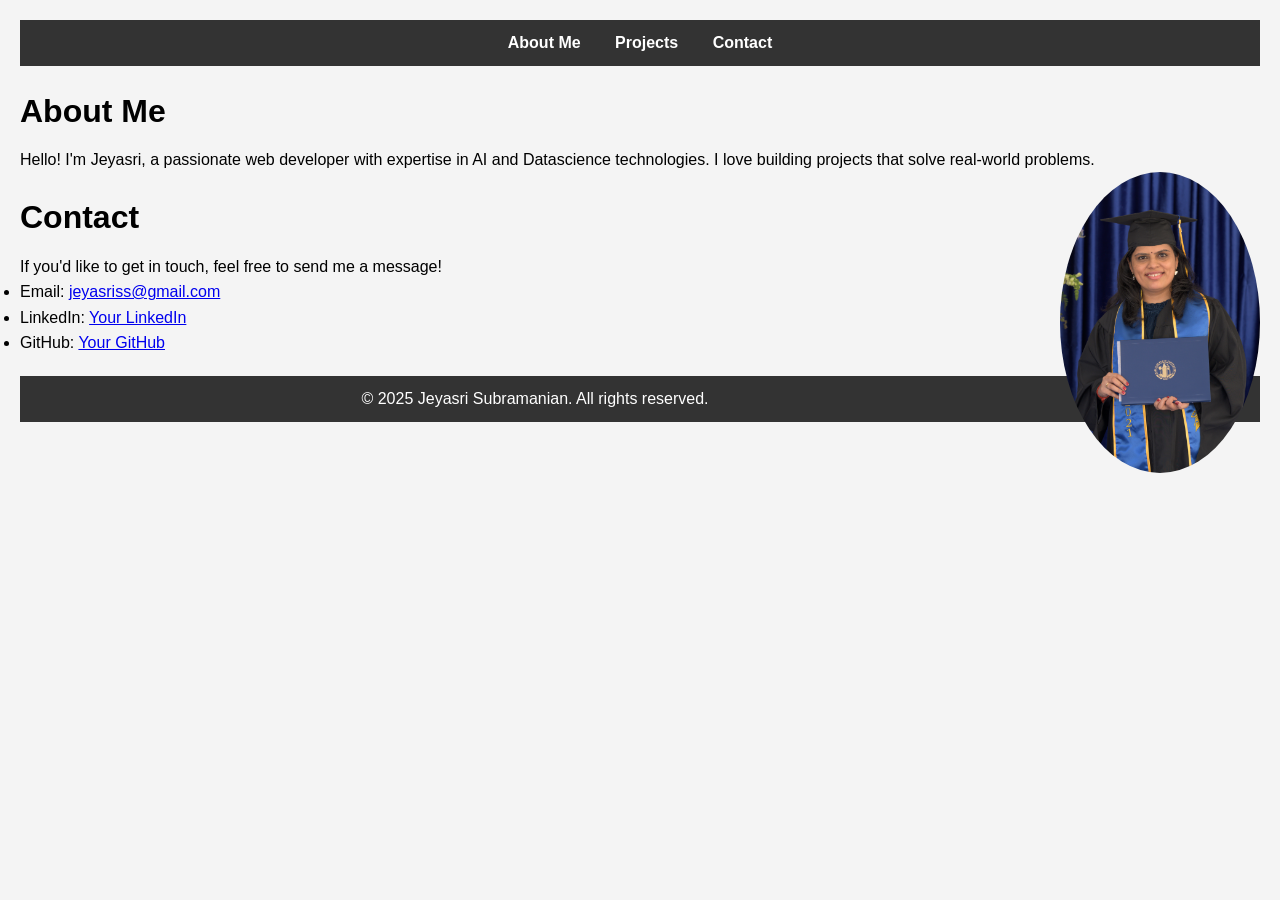
==== index.html @ 2a37d4b8 "updates to UI" ====
<!DOCTYPE html>
<html lang="en">

<head>
    <meta charset="UTF-8">
    <meta name="viewport" content="width=device-width, initial-scale=1.0">
    <title>Jeyasri - Portfolio</title>
    <link rel="stylesheet" href="style.css">
</head>

<body>
    <header>
        <nav>
            <ul>
                <li><a href="#about">About Me</a></li>
                <li><a href="projects.html">Projects</a></li>
                <li><a href="#contact">Contact</a></li>
            </ul>
        </nav>
    </header>

    <section id="about">
        <h1>About Me</h1>
        <p>Hello! I'm Jeyasri, a passionate web developer with expertise in AI and Datascience technologies. I love building projects that solve real-world problems.</p>
        <img class="profile-photo" src="images/your-photo.jpg" alt="Jeyasri Subramanian" style="width: 200px; height: auto; border-radius: 50%;" />
    </section>

    <section id="contact">
        <h1>Contact</h1>
        <p>If you'd like to get in touch, feel free to send me a message!</p>
        <ul>
            <li>Email: <a href="mailto:jeyasriss@gmail.com">jeyasriss@gmail.com</a></li>
            <li>LinkedIn: <a href="https://www.linkedin.com/in/jeyasri-subramanian" target="_blank">Your LinkedIn</a></li>
            <li>GitHub: <a href="https://github.com/jeyasri-s2" target="_blank">Your GitHub</a></li>
        </ul>
    </section>

    <footer>
        <p>&copy; 2025 Jeyasri Subramanian. All rights reserved.</p>
    </footer>
</body>

</html>
---- style.css ----
/* General Reset */
* {
    margin: 0;
    padding: 0;
    box-sizing: border-box;
}

body {
    font-family: Arial, sans-serif;
    line-height: 1.6;
    padding: 20px;
    background-color: #f4f4f4;
}

header {
    background-color: #333;
    color: #fff;
    padding: 10px 0;
    text-align: center;
}

header nav ul {
    list-style-type: none;
}

header nav ul li {
    display: inline;
    margin: 0 15px;
}

header nav ul li a {
    color: #fff;
    text-decoration: none;
    font-weight: bold;
}

section {
    margin: 20px 0;
}

h1 {
    font-size: 2rem;
    margin-bottom: 10px;
}

.project {
    background: #fff;
    padding: 15px;
    margin-bottom: 20px;
    border-radius: 8px;
    box-shadow: 0 2px 4px rgba(0, 0, 0, 0.1);
}

.project h2 {
    font-size: 1.5rem;
    color: #333;
}

.project p {
    margin-bottom: 10px;
}

.project a {
    color: #007bff;
    text-decoration: none;
}

footer {
    text-align: center;
    padding: 10px;
    background-color: #333;
    color: #fff;
    margin-top: 20px;
}

.profile-photo {
    float: right;
    margin-left: 20px;
}
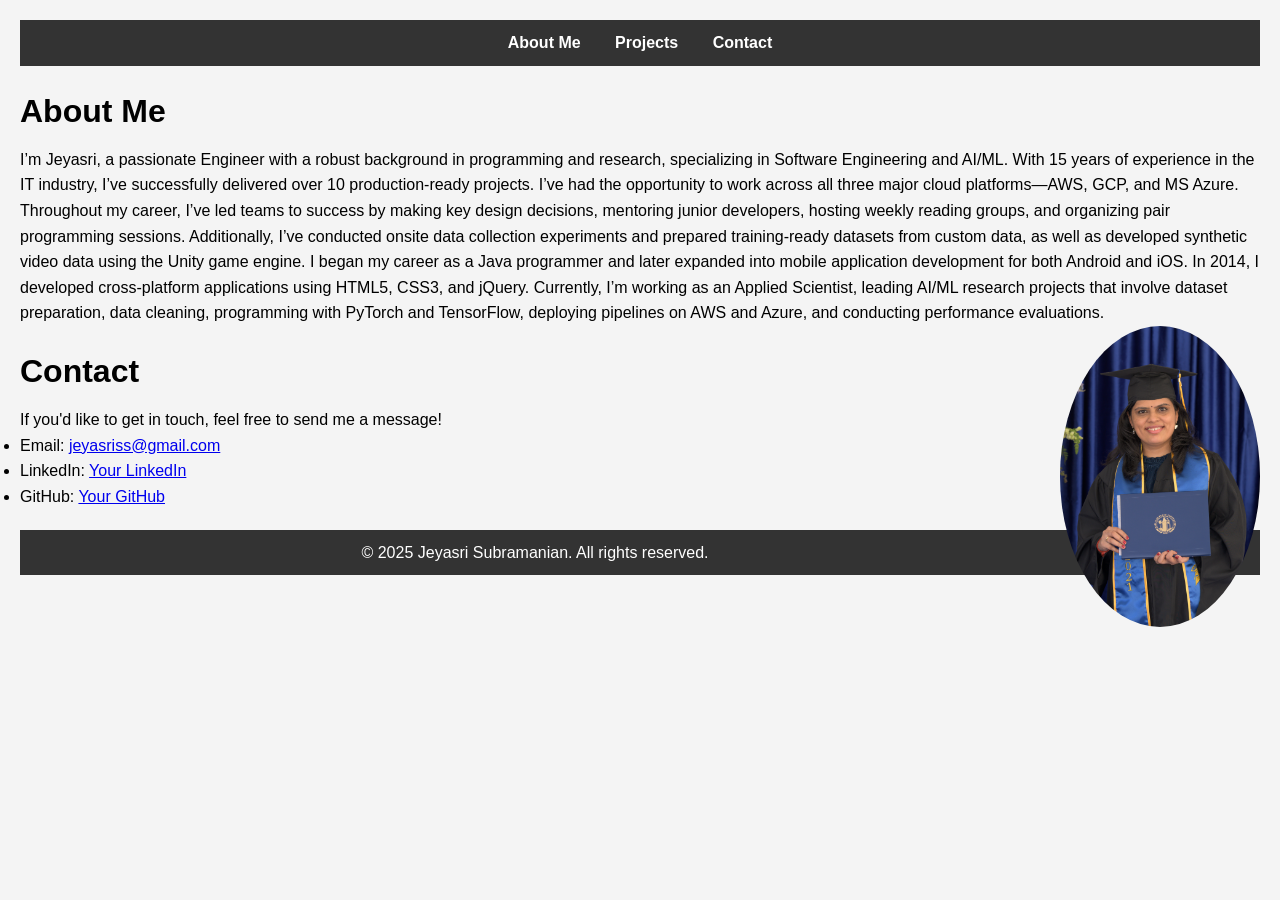
==== commit b537724c: "updated content" ====
--- a/index.html
+++ b/index.html
@@ -21,7 +21,11 @@
 
     <section id="about">
         <h1>About Me</h1>
-        <p>Hello! I'm Jeyasri, a passionate web developer with expertise in AI and Datascience technologies. I love building projects that solve real-world problems.</p>
+        <p>I’m Jeyasri, a passionate Engineer with a robust background in programming and research, specializing in Software Engineering and AI/ML. With 15 years of experience in the IT industry, I’ve successfully delivered over 10 production-ready projects. I’ve had the opportunity to work across all three major cloud platforms—AWS, GCP, and MS Azure.
+
+            Throughout my career, I’ve led teams to success by making key design decisions, mentoring junior developers, hosting weekly reading groups, and organizing pair programming sessions. Additionally, I’ve conducted onsite data collection experiments and prepared training-ready datasets from custom data, as well as developed synthetic video data using the Unity game engine.
+            
+            I began my career as a Java programmer and later expanded into mobile application development for both Android and iOS. In 2014, I developed cross-platform applications using HTML5, CSS3, and jQuery. Currently, I’m working as an Applied Scientist, leading AI/ML research projects that involve dataset preparation, data cleaning, programming with PyTorch and TensorFlow, deploying pipelines on AWS and Azure, and conducting performance evaluations.</p>
         <img class="profile-photo" src="images/your-photo.jpg" alt="Jeyasri Subramanian" style="width: 200px; height: auto; border-radius: 50%;" />
     </section>
 
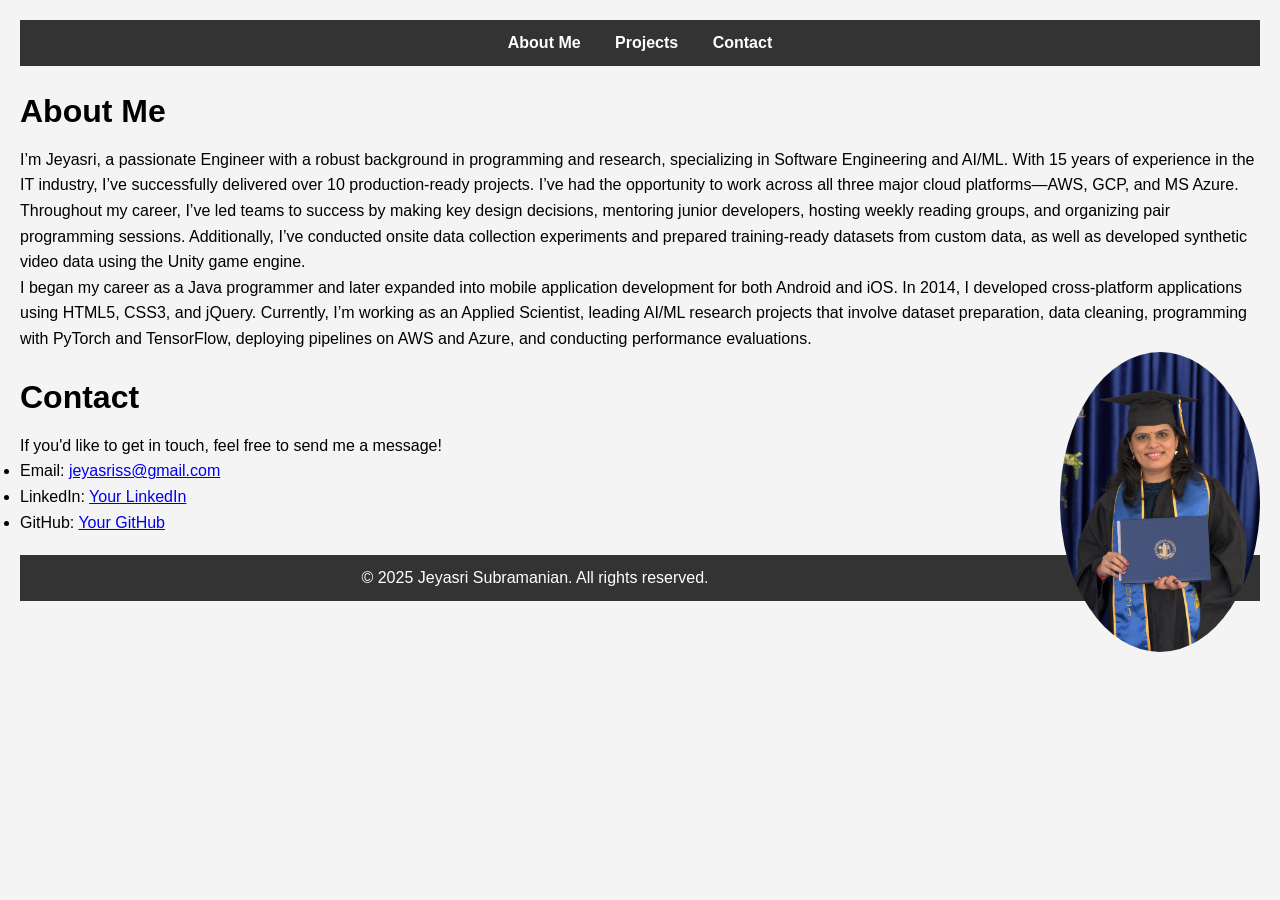
==== commit 9eb3a400: "updated UI" ====
--- a/index.html
+++ b/index.html
@@ -21,9 +21,9 @@
 
     <section id="about">
         <h1>About Me</h1>
-        <p>I’m Jeyasri, a passionate Engineer with a robust background in programming and research, specializing in Software Engineering and AI/ML. With 15 years of experience in the IT industry, I’ve successfully delivered over 10 production-ready projects. I’ve had the opportunity to work across all three major cloud platforms—AWS, GCP, and MS Azure.
+        <p>I’m Jeyasri, a passionate Engineer with a robust background in programming and research, specializing in Software Engineering and AI/ML. With 15 years of experience in the IT industry, I’ve successfully delivered over 10 production-ready projects. I’ve had the opportunity to work across all three major cloud platforms—AWS, GCP, and MS Azure.<br/>
 
-            Throughout my career, I’ve led teams to success by making key design decisions, mentoring junior developers, hosting weekly reading groups, and organizing pair programming sessions. Additionally, I’ve conducted onsite data collection experiments and prepared training-ready datasets from custom data, as well as developed synthetic video data using the Unity game engine.
+            Throughout my career, I’ve led teams to success by making key design decisions, mentoring junior developers, hosting weekly reading groups, and organizing pair programming sessions. Additionally, I’ve conducted onsite data collection experiments and prepared training-ready datasets from custom data, as well as developed synthetic video data using the Unity game engine.<br/>
             
             I began my career as a Java programmer and later expanded into mobile application development for both Android and iOS. In 2014, I developed cross-platform applications using HTML5, CSS3, and jQuery. Currently, I’m working as an Applied Scientist, leading AI/ML research projects that involve dataset preparation, data cleaning, programming with PyTorch and TensorFlow, deploying pipelines on AWS and Azure, and conducting performance evaluations.</p>
         <img class="profile-photo" src="images/your-photo.jpg" alt="Jeyasri Subramanian" style="width: 200px; height: auto; border-radius: 50%;" />
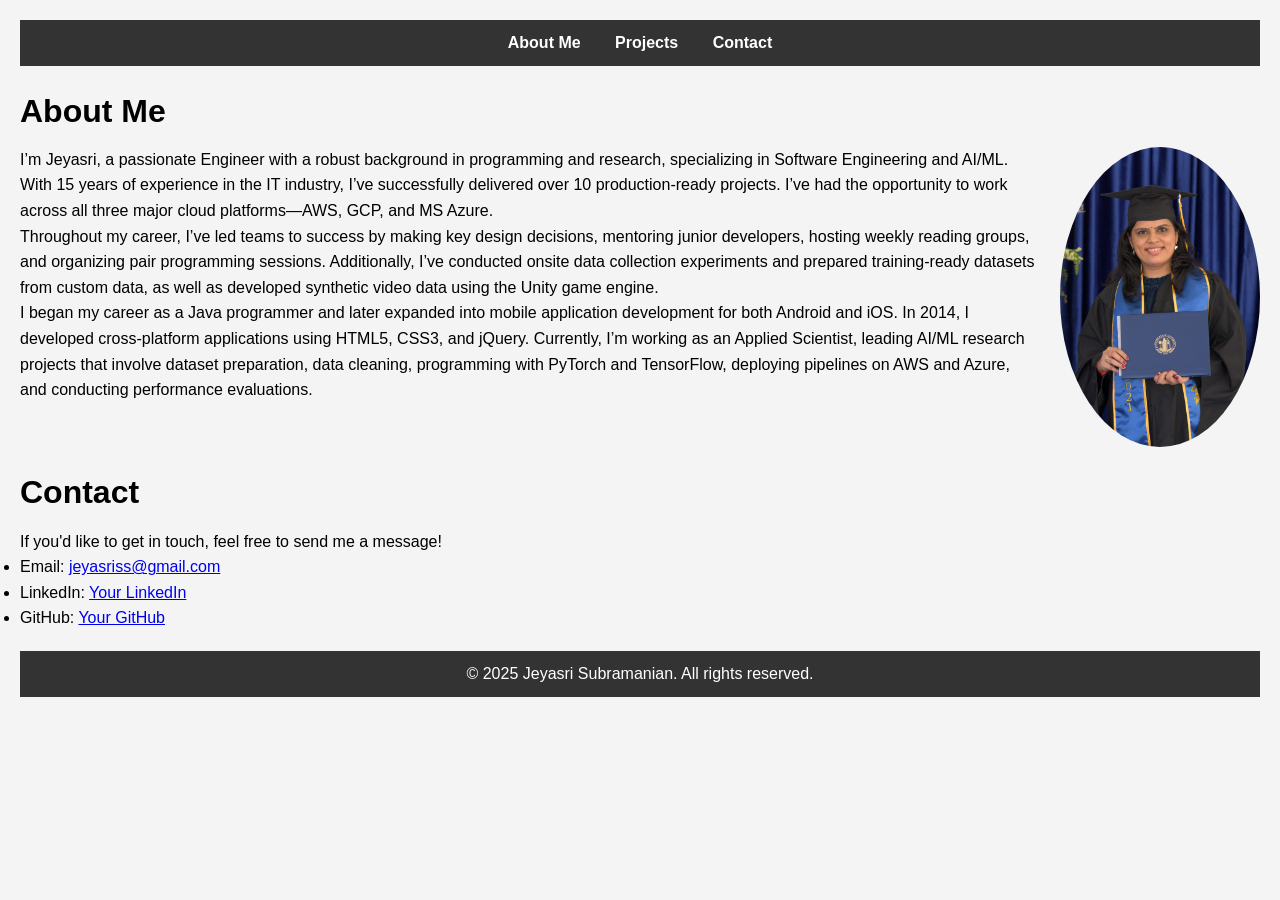
==== commit b6c0b13e: "updated UI" ====
--- a/index.html
+++ b/index.html
@@ -21,12 +21,14 @@
 
     <section id="about">
         <h1>About Me</h1>
-        <p>I’m Jeyasri, a passionate Engineer with a robust background in programming and research, specializing in Software Engineering and AI/ML. With 15 years of experience in the IT industry, I’ve successfully delivered over 10 production-ready projects. I’ve had the opportunity to work across all three major cloud platforms—AWS, GCP, and MS Azure.<br/>
+        <div class="about-content">
+            <p>I’m Jeyasri, a passionate Engineer with a robust background in programming and research, specializing in Software Engineering and AI/ML. With 15 years of experience in the IT industry, I’ve successfully delivered over 10 production-ready projects. I’ve had the opportunity to work across all three major cloud platforms—AWS, GCP, and MS Azure.<br/>
 
-            Throughout my career, I’ve led teams to success by making key design decisions, mentoring junior developers, hosting weekly reading groups, and organizing pair programming sessions. Additionally, I’ve conducted onsite data collection experiments and prepared training-ready datasets from custom data, as well as developed synthetic video data using the Unity game engine.<br/>
-            
-            I began my career as a Java programmer and later expanded into mobile application development for both Android and iOS. In 2014, I developed cross-platform applications using HTML5, CSS3, and jQuery. Currently, I’m working as an Applied Scientist, leading AI/ML research projects that involve dataset preparation, data cleaning, programming with PyTorch and TensorFlow, deploying pipelines on AWS and Azure, and conducting performance evaluations.</p>
-        <img class="profile-photo" src="images/your-photo.jpg" alt="Jeyasri Subramanian" style="width: 200px; height: auto; border-radius: 50%;" />
+                Throughout my career, I’ve led teams to success by making key design decisions, mentoring junior developers, hosting weekly reading groups, and organizing pair programming sessions. Additionally, I’ve conducted onsite data collection experiments and prepared training-ready datasets from custom data, as well as developed synthetic video data using the Unity game engine.<br/>
+                
+                I began my career as a Java programmer and later expanded into mobile application development for both Android and iOS. In 2014, I developed cross-platform applications using HTML5, CSS3, and jQuery. Currently, I’m working as an Applied Scientist, leading AI/ML research projects that involve dataset preparation, data cleaning, programming with PyTorch and TensorFlow, deploying pipelines on AWS and Azure, and conducting performance evaluations.</p>
+            <img class="profile-photo" src="images/your-photo.jpg" alt="Jeyasri Subramanian" style="width: 200px; height: auto; border-radius: 50%;" />
+        </div>
     </section>
 
     <section id="contact">
--- a/style.css
+++ b/style.css
@@ -73,7 +73,17 @@
     margin-top: 20px;
 }
 
+.about-content {
+    display: flex;
+    align-items: flex-start; /* Aligns items to the start of the cross axis (top) */
+    gap: 25px; /* Adds space between the paragraph and the image */
+}
+
+.about-content p {
+    flex: 1; /* Allows the paragraph to take up available space */
+}
+
 .profile-photo {
-    float: right;
-    margin-left: 20px;
+    /* float: right; */ /* Remove float as flexbox will handle positioning */
+    /* margin-left: 20px; */ /* Adjust margin with gap property on parent */
 }
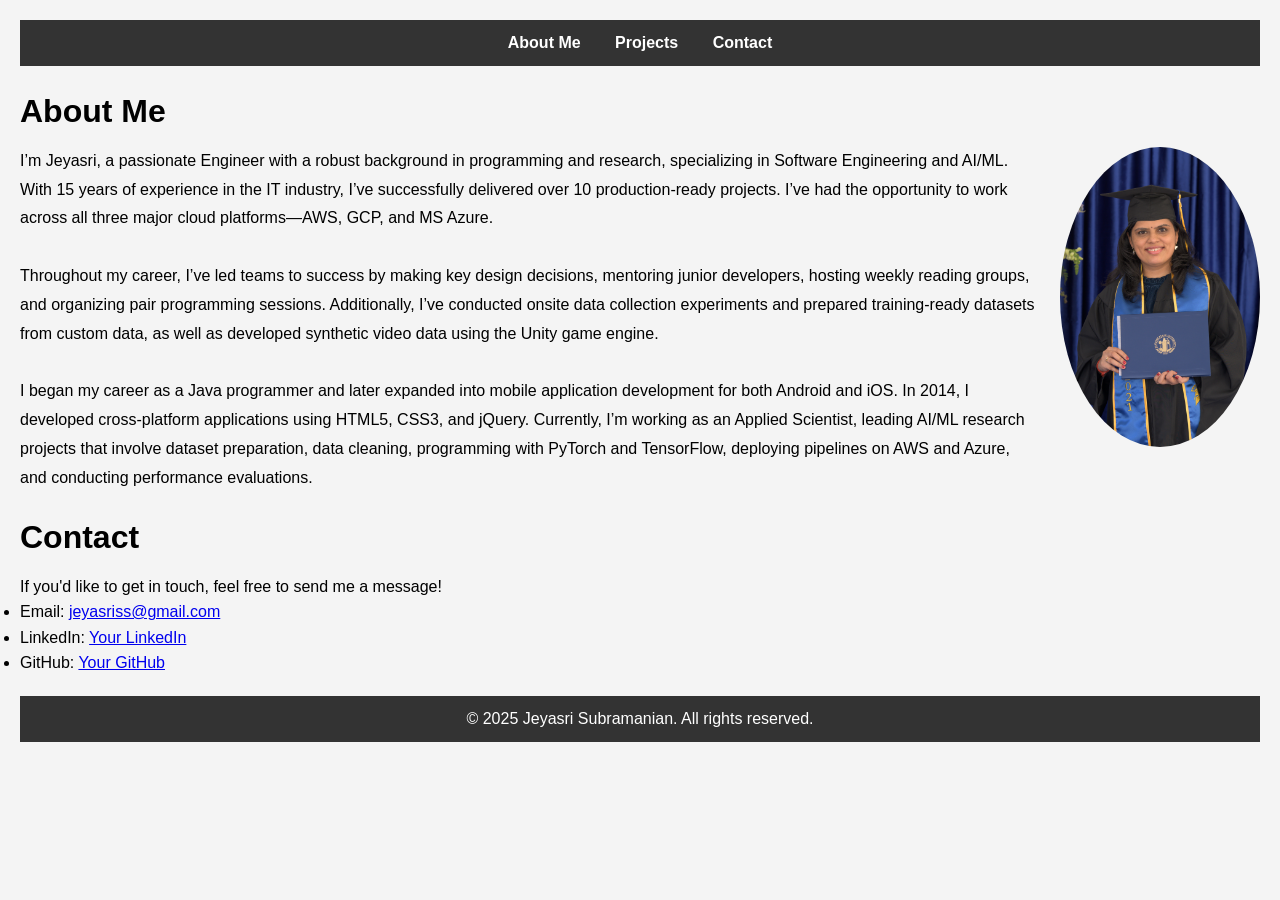
==== commit 9d5508b7: "updated UI" ====
--- a/index.html
+++ b/index.html
@@ -22,10 +22,10 @@
     <section id="about">
         <h1>About Me</h1>
         <div class="about-content">
-            <p>I’m Jeyasri, a passionate Engineer with a robust background in programming and research, specializing in Software Engineering and AI/ML. With 15 years of experience in the IT industry, I’ve successfully delivered over 10 production-ready projects. I’ve had the opportunity to work across all three major cloud platforms—AWS, GCP, and MS Azure.<br/>
+            <p>I’m Jeyasri, a passionate Engineer with a robust background in programming and research, specializing in Software Engineering and AI/ML. With 15 years of experience in the IT industry, I’ve successfully delivered over 10 production-ready projects. I’ve had the opportunity to work across all three major cloud platforms—AWS, GCP, and MS Azure.<br/><br/>
 
                 Throughout my career, I’ve led teams to success by making key design decisions, mentoring junior developers, hosting weekly reading groups, and organizing pair programming sessions. Additionally, I’ve conducted onsite data collection experiments and prepared training-ready datasets from custom data, as well as developed synthetic video data using the Unity game engine.<br/>
-                
+                <br/>
                 I began my career as a Java programmer and later expanded into mobile application development for both Android and iOS. In 2014, I developed cross-platform applications using HTML5, CSS3, and jQuery. Currently, I’m working as an Applied Scientist, leading AI/ML research projects that involve dataset preparation, data cleaning, programming with PyTorch and TensorFlow, deploying pipelines on AWS and Azure, and conducting performance evaluations.</p>
             <img class="profile-photo" src="images/your-photo.jpg" alt="Jeyasri Subramanian" style="width: 200px; height: auto; border-radius: 50%;" />
         </div>
--- a/style.css
+++ b/style.css
@@ -80,7 +80,8 @@
 }
 
 .about-content p {
-    flex: 1; /* Allows the paragraph to take up available space */
+    flex: 1;
+    line-height: 1.8; /* Increased line height for better readability */
 }
 
 .profile-photo {
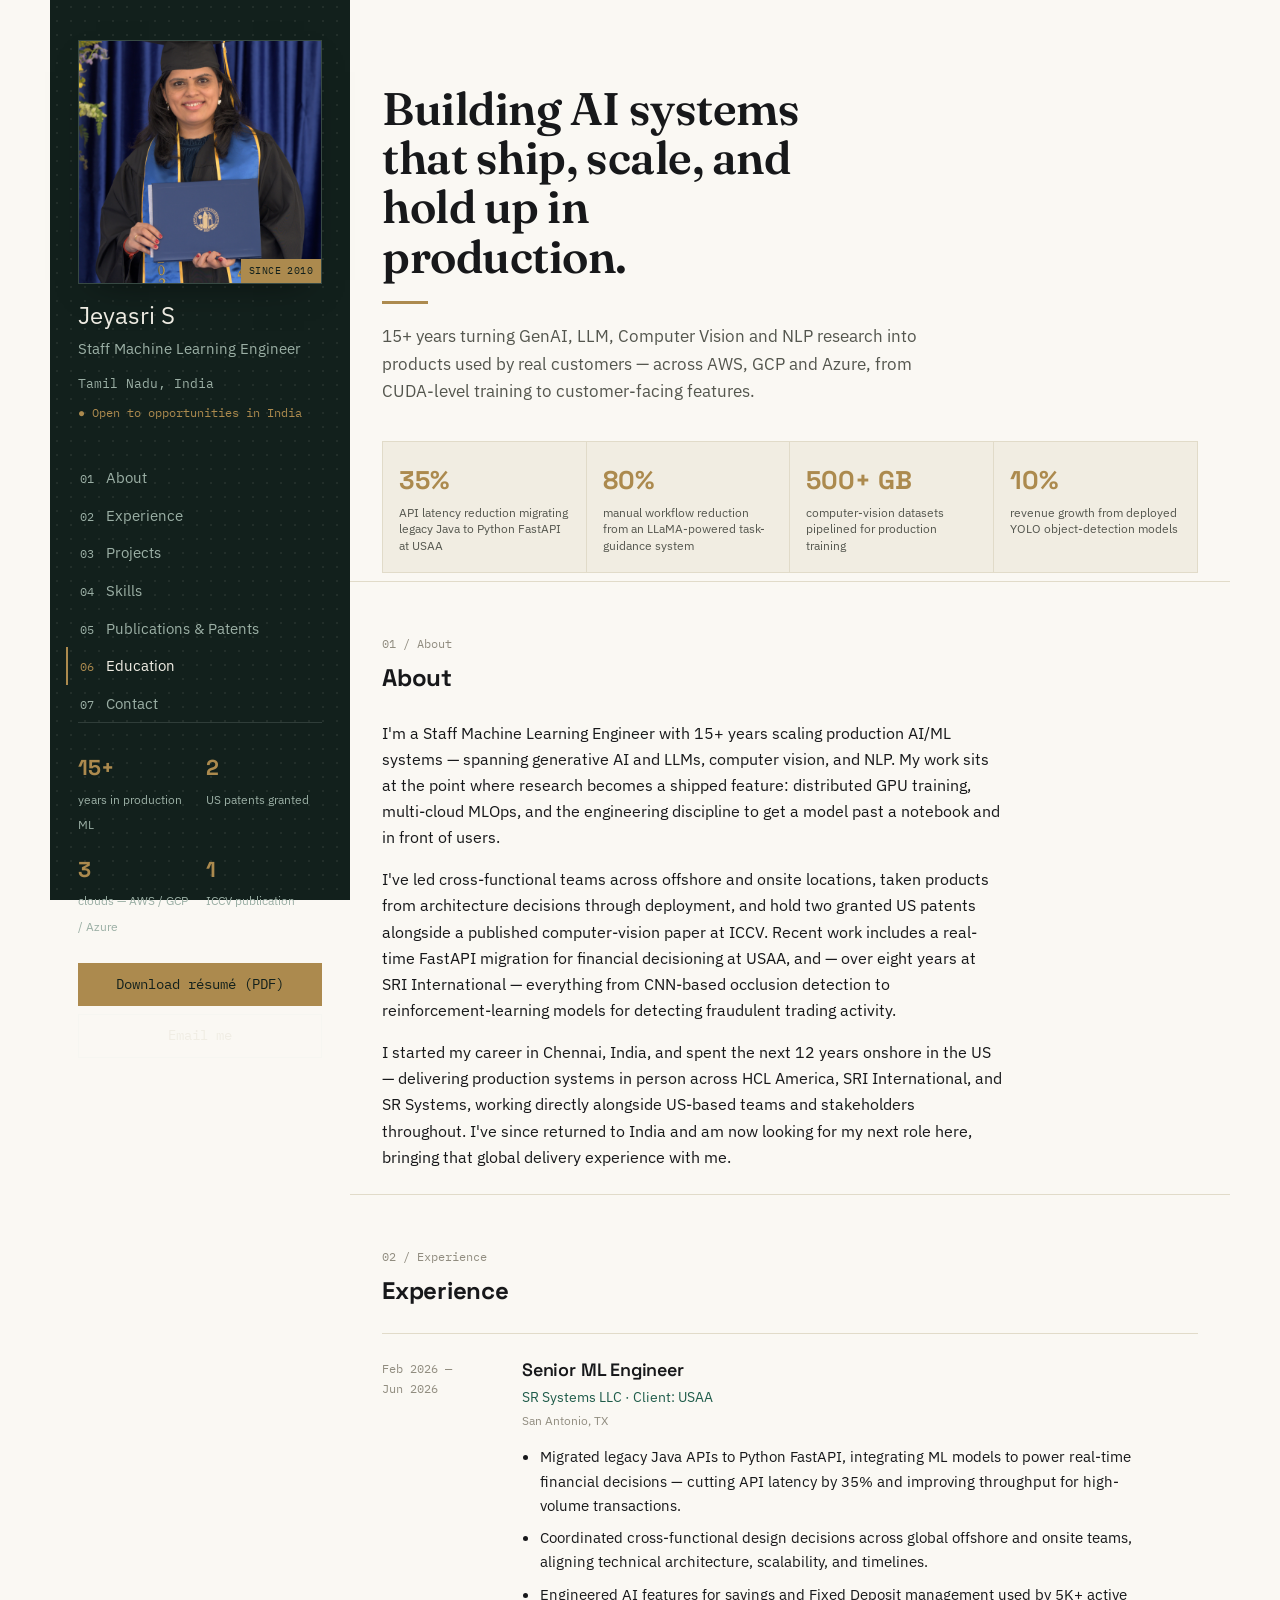
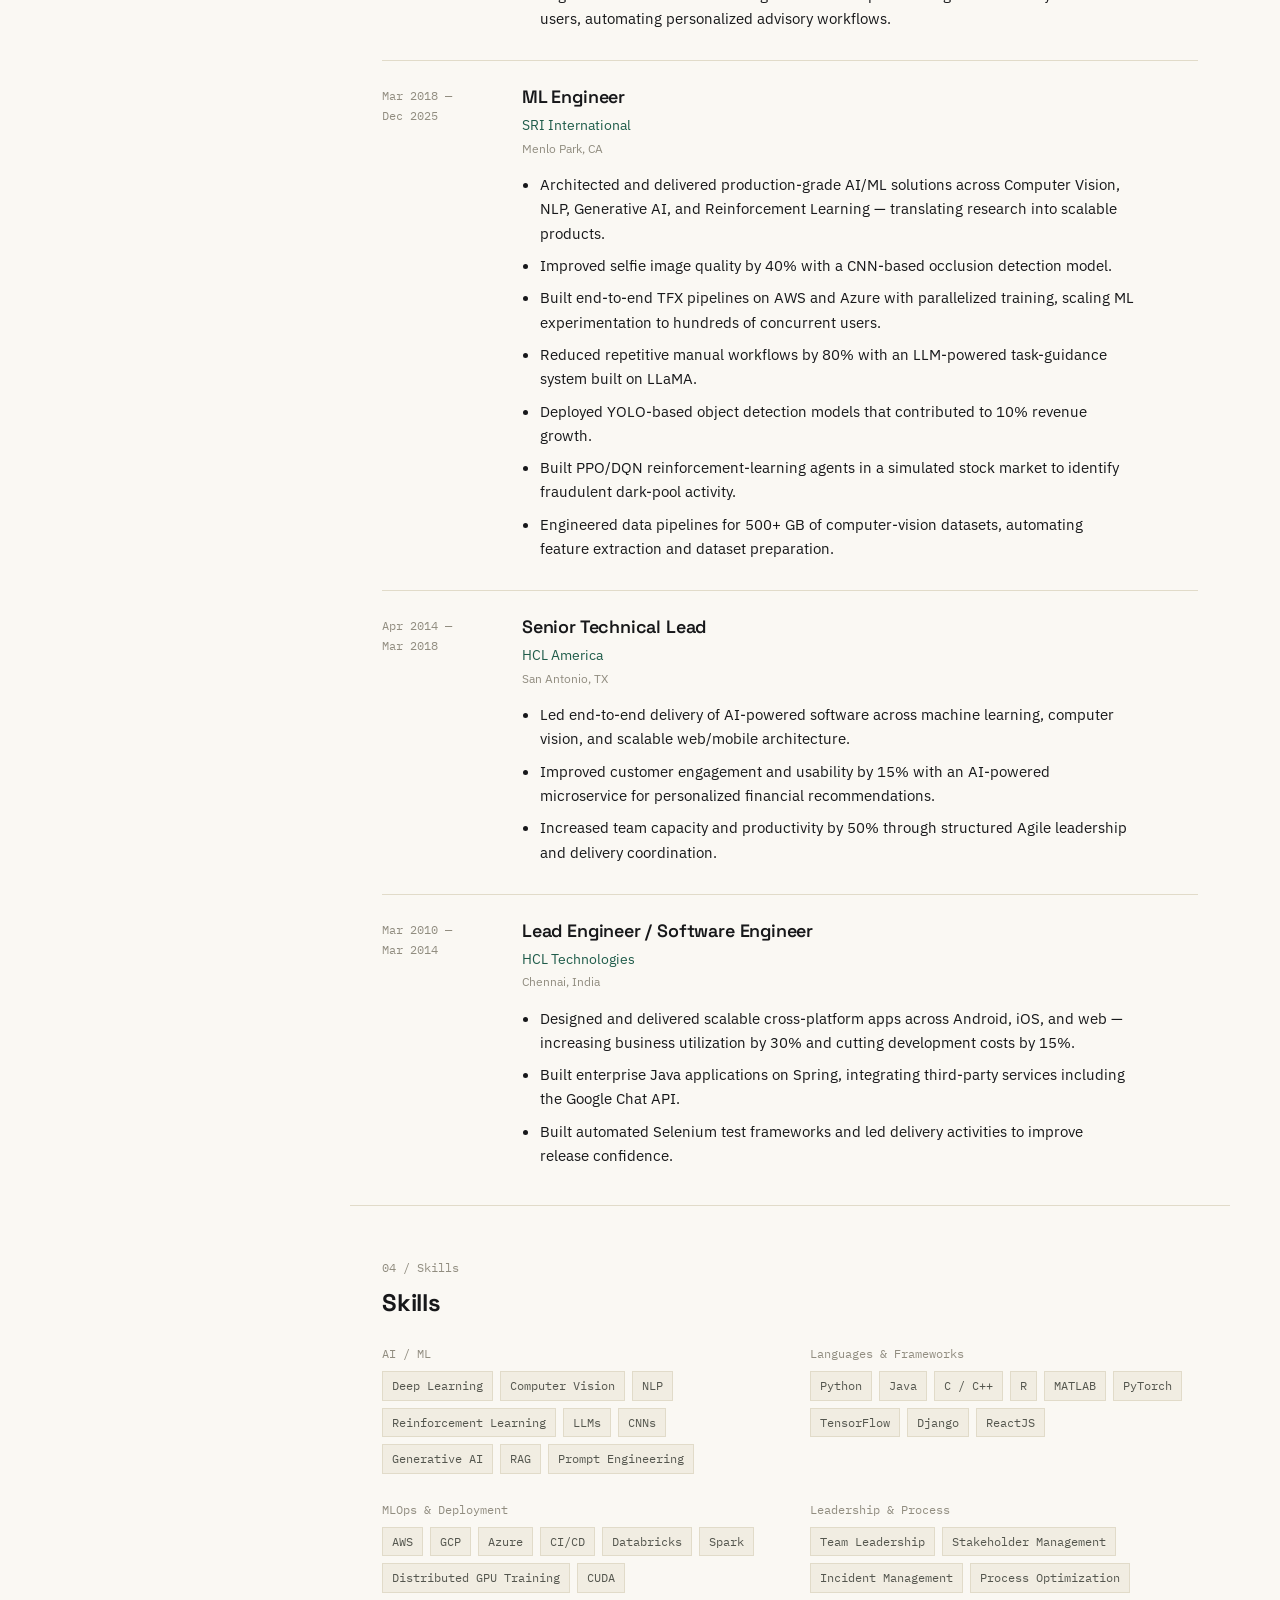
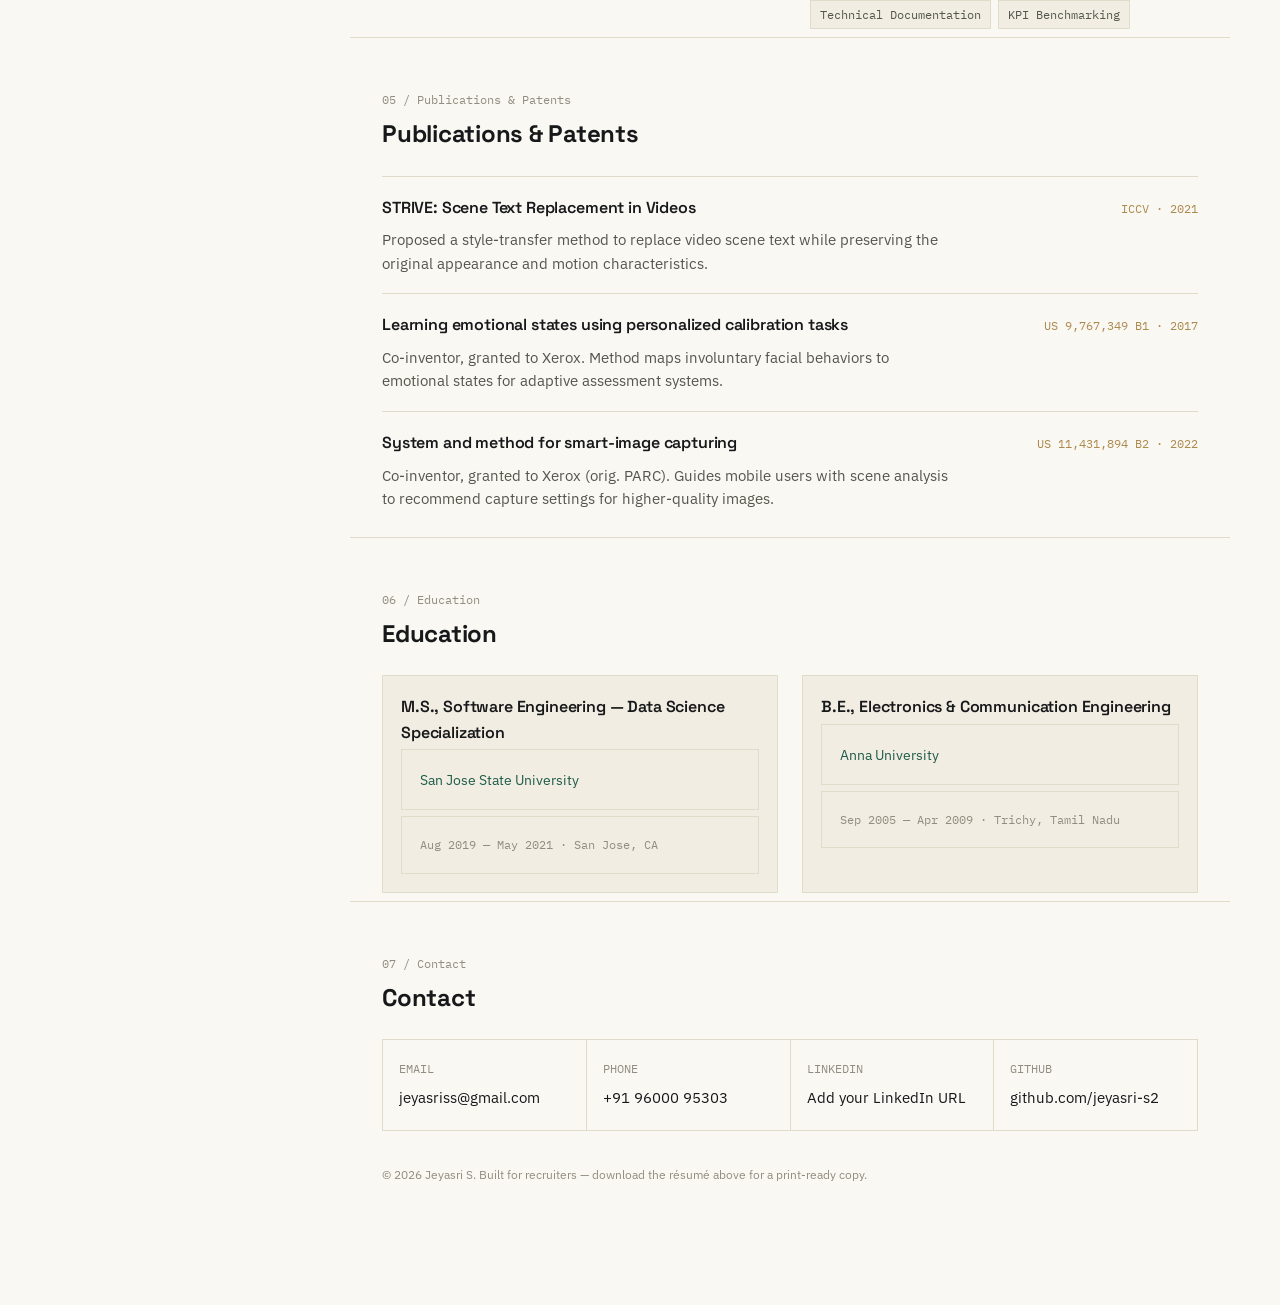
==== commit a7d847b3: "Update index.html" ====
--- a/index.html
+++ b/index.html
@@ -1,49 +1,251 @@
 <!DOCTYPE html>
 <html lang="en">
-
 <head>
-    <meta charset="UTF-8">
-    <meta name="viewport" content="width=device-width, initial-scale=1.0">
-    <title>Jeyasri - Portfolio</title>
-    <link rel="stylesheet" href="style.css">
+<meta charset="UTF-8">
+<meta name="viewport" content="width=device-width, initial-scale=1.0">
+<title>Jeyasri S — Staff Machine Learning Engineer</title>
+<meta name="description" content="Jeyasri S, Staff Machine Learning Engineer. 15+ years building production GenAI, LLM, Computer Vision and NLP systems across AWS, GCP and Azure.">
+<link rel="preconnect" href="https://fonts.googleapis.com">
+<link rel="preconnect" href="https://fonts.gstatic.com" crossorigin>
+<link href="https://fonts.googleapis.com/css2?family=Fraunces:ital,opsz,wght@0,9..144,500;0,9..144,600;1,9..144,500&family=Space+Grotesk:wght@500;600;700&family=IBM+Plex+Sans:wght@400;500;600&family=IBM+Plex+Mono:wght@500;600&display=swap" rel="stylesheet">
+<link rel="stylesheet" href="style.css">
+
 </head>
-
 <body>
-    <header>
-        <nav>
-            <ul>
-                <li><a href="#about">About Me</a></li>
-                <li><a href="projects.html">Projects</a></li>
-                <li><a href="#contact">Contact</a></li>
-            </ul>
-        </nav>
-    </header>
+
+<div class="shell">
+  <aside class="rail">
+    <div>
+      <div class="photo-frame">
+        <img src="images/your-photo.jpg" alt="Jeyasri S" onerror="this.style.display='none'; this.nextElementSibling.style.display='flex';">
+        <div class="photo-fallback mono" style="display:none;">JS</div>
+        <div class="photo-tag mono">SINCE 2010</div>
+      </div>
+      <div class="name">Jeyasri S</div>
+      <div class="role">Staff Machine Learning Engineer</div>
+      <div class="loc mono">Tamil Nadu, India</div>
+      <div class="badge mono">● Open to opportunities in India</div>
+    </div>
+
+    <nav class="index" id="nav">
+      <a href="#about"><span class="n mono">01</span>About</a>
+      <a href="#experience"><span class="n mono">02</span>Experience</a>
+      <a href="projects.html"><span class="n mono">03</span>Projects</a>
+      <a href="#skills"><span class="n mono">04</span>Skills</a>
+      <a href="#publications"><span class="n mono">05</span>Publications &amp; Patents</a>
+      <a href="#education"><span class="n mono">06</span>Education</a>
+      <a href="#contact"><span class="n mono">07</span>Contact</a>
+    </nav>
+
+    <div class="stats">
+      <div class="stat"><b>15+</b><span>years in production ML</span></div>
+      <div class="stat"><b>2</b><span>US patents granted</span></div>
+      <div class="stat"><b>3</b><span>clouds — AWS / GCP / Azure</span></div>
+      <div class="stat"><b>1</b><span>ICCV publication</span></div>
+    </div>
+
+    <div class="actions">
+      <a class="btn primary" href="resume.pdf" download>Download résumé (PDF)</a>
+      <a class="btn" href="mailto:jeyasriss@gmail.com">Email me</a>
+    </div>
+  </aside>
+
+  <main>
+
+    <section class="hero" id="top">
+      <h1>Building AI systems that ship, scale, and hold up in production.</h1>
+      <div class="rule"></div>
+      <p class="tagline">15+ years turning GenAI, LLM, Computer Vision and NLP research into products used by real customers — across AWS, GCP and Azure, from CUDA-level training to customer-facing features.</p>
+      <div class="metrics">
+        <div><b>35%</b><span>API latency reduction migrating legacy Java to Python FastAPI at USAA</span></div>
+        <div><b>80%</b><span>manual workflow reduction from an LLaMA-powered task-guidance system</span></div>
+        <div><b>500+ GB</b><span>computer-vision datasets pipelined for production training</span></div>
+        <div><b>10%</b><span>revenue growth from deployed YOLO object-detection models</span></div>
+      </div>
+    </section>
 
     <section id="about">
-        <h1>About Me</h1>
-        <div class="about-content">
-            <p>I’m Jeyasri, a passionate Engineer with a robust background in programming and research, specializing in Software Engineering and AI/ML. With 15 years of experience in the IT industry, I’ve successfully delivered over 10 production-ready projects. I’ve had the opportunity to work across all three major cloud platforms—AWS, GCP, and MS Azure.<br/><br/>
-
-                Throughout my career, I’ve led teams to success by making key design decisions, mentoring junior developers, hosting weekly reading groups, and organizing pair programming sessions. Additionally, I’ve conducted onsite data collection experiments and prepared training-ready datasets from custom data, as well as developed synthetic video data using the Unity game engine.<br/>
-                <br/>
-                I began my career as a Java programmer and later expanded into mobile application development for both Android and iOS. In 2014, I developed cross-platform applications using HTML5, CSS3, and jQuery. Currently, I’m working as an Applied Scientist, leading AI/ML research projects that involve dataset preparation, data cleaning, programming with PyTorch and TensorFlow, deploying pipelines on AWS and Azure, and conducting performance evaluations.</p>
-            <img class="profile-photo" src="images/your-photo.jpg" alt="Jeyasri Subramanian" style="width: 200px; height: auto; border-radius: 50%;" />
-        </div>
+      <div class="eyebrow mono">01 / About</div>
+      <h2>About</h2>
+      <p class="lede">I'm a Staff Machine Learning Engineer with 15+ years scaling production AI/ML systems — spanning generative AI and LLMs, computer vision, and NLP. My work sits at the point where research becomes a shipped feature: distributed GPU training, multi-cloud MLOps, and the engineering discipline to get a model past a notebook and in front of users.</p>
+      <p class="lede">I've led cross-functional teams across offshore and onsite locations, taken products from architecture decisions through deployment, and hold two granted US patents alongside a published computer-vision paper at ICCV. Recent work includes a real-time FastAPI migration for financial decisioning at USAA, and — over eight years at SRI International — everything from CNN-based occlusion detection to reinforcement-learning models for detecting fraudulent trading activity.</p>
+      <p class="lede">I started my career in Chennai, India, and spent the next 12 years onshore in the US — delivering production systems in person across HCL America, SRI International, and SR Systems, working directly alongside US-based teams and stakeholders throughout. I've since returned to India and am now looking for my next role here, bringing that global delivery experience with me.</p>
+    </section>
+
+    <section id="experience">
+      <div class="eyebrow mono">02 / Experience</div>
+      <h2>Experience</h2>
+
+      <div class="role-entry">
+        <div class="dates mono">Feb 2026 —<br>Jun 2026</div>
+        <div>
+          <h3>Senior ML Engineer</h3>
+          <div class="org">SR Systems LLC · Client: USAA</div>
+          <div class="place">San Antonio, TX</div>
+          <ul>
+            <li>Migrated legacy Java APIs to Python FastAPI, integrating ML models to power real-time financial decisions — cutting API latency by 35% and improving throughput for high-volume transactions.</li>
+            <li>Coordinated cross-functional design decisions across global offshore and onsite teams, aligning technical architecture, scalability, and timelines.</li>
+            <li>Engineered AI features for savings and Fixed Deposit management used by 5K+ active users, automating personalized advisory workflows.</li>
+          </ul>
+        </div>
+      </div>
+
+      <div class="role-entry">
+        <div class="dates mono">Mar 2018 —<br>Dec 2025</div>
+        <div>
+          <h3>ML Engineer</h3>
+          <div class="org">SRI International</div>
+          <div class="place">Menlo Park, CA</div>
+          <ul>
+            <li>Architected and delivered production-grade AI/ML solutions across Computer Vision, NLP, Generative AI, and Reinforcement Learning — translating research into scalable products.</li>
+            <li>Improved selfie image quality by 40% with a CNN-based occlusion detection model.</li>
+            <li>Built end-to-end TFX pipelines on AWS and Azure with parallelized training, scaling ML experimentation to hundreds of concurrent users.</li>
+            <li>Reduced repetitive manual workflows by 80% with an LLM-powered task-guidance system built on LLaMA.</li>
+            <li>Deployed YOLO-based object detection models that contributed to 10% revenue growth.</li>
+            <li>Built PPO/DQN reinforcement-learning agents in a simulated stock market to identify fraudulent dark-pool activity.</li>
+            <li>Engineered data pipelines for 500+ GB of computer-vision datasets, automating feature extraction and dataset preparation.</li>
+          </ul>
+        </div>
+      </div>
+
+      <div class="role-entry">
+        <div class="dates mono">Apr 2014 —<br>Mar 2018</div>
+        <div>
+          <h3>Senior Technical Lead</h3>
+          <div class="org">HCL America</div>
+          <div class="place">San Antonio, TX</div>
+          <ul>
+            <li>Led end-to-end delivery of AI-powered software across machine learning, computer vision, and scalable web/mobile architecture.</li>
+            <li>Improved customer engagement and usability by 15% with an AI-powered microservice for personalized financial recommendations.</li>
+            <li>Increased team capacity and productivity by 50% through structured Agile leadership and delivery coordination.</li>
+          </ul>
+        </div>
+      </div>
+
+      <div class="role-entry">
+        <div class="dates mono">Mar 2010 —<br>Mar 2014</div>
+        <div>
+          <h3>Lead Engineer / Software Engineer</h3>
+          <div class="org">HCL Technologies</div>
+          <div class="place">Chennai, India</div>
+          <ul>
+            <li>Designed and delivered scalable cross-platform apps across Android, iOS, and web — increasing business utilization by 30% and cutting development costs by 15%.</li>
+            <li>Built enterprise Java applications on Spring, integrating third-party services including the Google Chat API.</li>
+            <li>Built automated Selenium test frameworks and led delivery activities to improve release confidence.</li>
+          </ul>
+        </div>
+      </div>
+    </section>
+
+    <section id="skills">
+      <div class="eyebrow mono">04 / Skills</div>
+      <h2>Skills</h2>
+      <div class="skill-grid">
+        <div class="skill-group">
+          <div class="k mono">AI / ML</div>
+          <div class="tagset">
+            <span>Deep Learning</span><span>Computer Vision</span><span>NLP</span><span>Reinforcement Learning</span><span>LLMs</span><span>CNNs</span><span>Generative AI</span><span>RAG</span><span>Prompt Engineering</span>
+          </div>
+        </div>
+        <div class="skill-group">
+          <div class="k mono">Languages &amp; Frameworks</div>
+          <div class="tagset">
+            <span>Python</span><span>Java</span><span>C / C++</span><span>R</span><span>MATLAB</span><span>PyTorch</span><span>TensorFlow</span><span>Django</span><span>ReactJS</span>
+          </div>
+        </div>
+        <div class="skill-group">
+          <div class="k mono">MLOps &amp; Deployment</div>
+          <div class="tagset">
+            <span>AWS</span><span>GCP</span><span>Azure</span><span>CI/CD</span><span>Databricks</span><span>Spark</span><span>Distributed GPU Training</span><span>CUDA</span>
+          </div>
+        </div>
+        <div class="skill-group">
+          <div class="k mono">Leadership &amp; Process</div>
+          <div class="tagset">
+            <span>Team Leadership</span><span>Stakeholder Management</span><span>Incident Management</span><span>Process Optimization</span><span>Technical Documentation</span><span>KPI Benchmarking</span>
+          </div>
+        </div>
+      </div>
+    </section>
+
+    <section id="publications">
+      <div class="eyebrow mono">05 / Publications &amp; Patents</div>
+      <h2>Publications &amp; Patents</h2>
+
+      <div class="pub">
+        <div class="pubhead">
+          <h3>STRIVE: Scene Text Replacement in Videos</h3>
+          <span class="venue mono">ICCV · 2021</span>
+        </div>
+        <p>Proposed a style-transfer method to replace video scene text while preserving the original appearance and motion characteristics.</p>
+      </div>
+
+      <div class="pub">
+        <div class="pubhead">
+          <h3>Learning emotional states using personalized calibration tasks</h3>
+          <span class="venue mono">US 9,767,349 B1 · 2017</span>
+        </div>
+        <p>Co-inventor, granted to Xerox. Method maps involuntary facial behaviors to emotional states for adaptive assessment systems.</p>
+      </div>
+
+      <div class="pub">
+        <div class="pubhead">
+          <h3>System and method for smart-image capturing</h3>
+          <span class="venue mono">US 11,431,894 B2 · 2022</span>
+        </div>
+        <p>Co-inventor, granted to Xerox (orig. PARC). Guides mobile users with scene analysis to recommend capture settings for higher-quality images.</p>
+      </div>
+    </section>
+
+    <section id="education">
+      <div class="eyebrow mono">06 / Education</div>
+      <h2>Education</h2>
+      <div class="edu">
+        <div>
+          <h3>M.S., Software Engineering — Data Science Specialization</h3>
+          <div class="school">San Jose State University</div>
+          <div class="when mono">Aug 2019 — May 2021 · San Jose, CA</div>
+        </div>
+        <div>
+          <h3>B.E., Electronics &amp; Communication Engineering</h3>
+          <div class="school">Anna University</div>
+          <div class="when mono">Sep 2005 — Apr 2009 · Trichy, Tamil Nadu</div>
+        </div>
+      </div>
     </section>
 
     <section id="contact">
-        <h1>Contact</h1>
-        <p>If you'd like to get in touch, feel free to send me a message!</p>
-        <ul>
-            <li>Email: <a href="mailto:jeyasriss@gmail.com">jeyasriss@gmail.com</a></li>
-            <li>LinkedIn: <a href="https://www.linkedin.com/in/jeyasri-subramanian" target="_blank">Your LinkedIn</a></li>
-            <li>GitHub: <a href="https://github.com/jeyasri-s2" target="_blank">Your GitHub</a></li>
-        </ul>
-    </section>
-
-    <footer>
-        <p>&copy; 2025 Jeyasri Subramanian. All rights reserved.</p>
-    </footer>
+      <div class="eyebrow mono">07 / Contact</div>
+      <h2>Contact</h2>
+      <div class="contact-grid">
+        <a href="mailto:jeyasriss@gmail.com"><span class="k mono">EMAIL</span><span class="v">jeyasriss@gmail.com</span></a>
+        <a href="tel:+919600095303"><span class="k mono">PHONE</span><span class="v">+91 96000 95303</span></a>
+        <a href="https://www.linkedin.com/in/REPLACE-WITH-YOUR-HANDLE" target="_blank" rel="noopener"><span class="k mono">LINKEDIN</span><span class="v">Add your LinkedIn URL</span></a>
+        <a href="https://github.com/jeyasri-s2" target="_blank" rel="noopener"><span class="k mono">GITHUB</span><span class="v">github.com/jeyasri-s2</span></a>
+      </div>
+    </section>
+
+    <footer>© 2026 Jeyasri S. Built for recruiters — download the résumé above for a print-ready copy.</footer>
+  </main>
+</div>
+
+<script>
+  // Highlight the active section in the side nav as the user scrolls.
+  (function(){
+    var links = Array.prototype.slice.call(document.querySelectorAll('nav.index a'));
+    var sections = links.map(function(a){ return document.querySelector(a.getAttribute('href')); }).filter(Boolean);
+    if(!('IntersectionObserver' in window)) return;
+    var obs = new IntersectionObserver(function(entries){
+      entries.forEach(function(entry){
+        if(entry.isIntersecting){
+          var id = '#' + entry.target.id;
+          links.forEach(function(a){ a.classList.toggle('active', a.getAttribute('href') === id); });
+        }
+      });
+    }, { rootMargin: '-20% 0px -70% 0px', threshold: 0 });
+    sections.forEach(function(s){ obs.observe(s); });
+  })();
+</script>
+
 </body>
-
 </html>
--- a/style.css
+++ b/style.css
@@ -1,90 +1,426 @@
-/* General Reset */
-* {
-    margin: 0;
-    padding: 0;
-    box-sizing: border-box;
-}
-
-body {
-    font-family: Arial, sans-serif;
-    line-height: 1.6;
-    padding: 20px;
-    background-color: #f4f4f4;
-}
-
-header {
-    background-color: #333;
-    color: #fff;
-    padding: 10px 0;
-    text-align: center;
-}
-
-header nav ul {
-    list-style-type: none;
-}
-
-header nav ul li {
-    display: inline;
-    margin: 0 15px;
-}
-
-header nav ul li a {
-    color: #fff;
-    text-decoration: none;
-    font-weight: bold;
-}
-
-section {
-    margin: 20px 0;
-}
-
-h1 {
-    font-size: 2rem;
-    margin-bottom: 10px;
-}
-
-.project {
-    background: #fff;
-    padding: 15px;
-    margin-bottom: 20px;
-    border-radius: 8px;
-    box-shadow: 0 2px 4px rgba(0, 0, 0, 0.1);
-}
-
-.project h2 {
-    font-size: 1.5rem;
-    color: #333;
-}
-
-.project p {
-    margin-bottom: 10px;
-}
-
-.project a {
-    color: #007bff;
-    text-decoration: none;
-}
-
-footer {
-    text-align: center;
-    padding: 10px;
-    background-color: #333;
-    color: #fff;
-    margin-top: 20px;
-}
-
-.about-content {
-    display: flex;
-    align-items: flex-start; /* Aligns items to the start of the cross axis (top) */
-    gap: 25px; /* Adds space between the paragraph and the image */
-}
-
-.about-content p {
-    flex: 1;
-    line-height: 1.8; /* Increased line height for better readability */
-}
-
-.profile-photo {
-    /* float: right; */ /* Remove float as flexbox will handle positioning */
-    /* margin-left: 20px; */ /* Adjust margin with gap property on parent */
-}
+:root{
+    --paper:#FAF8F3;
+    --paper-raised:#F1EDE2;
+    --ink:#17181A;
+    --ink-soft:#54564E;
+    --ink-faint:#918D80;
+    --rule:#E1DBC9;
+    --sapphire:#1F5C4A;
+    --sapphire-tint:#E1EBE6;
+    --gold:#AC8A4E;
+    --gold-tint:#EFE6D2;
+    --rail-bg:#12201C;
+    --rail-raised:#1B2E27;
+    --rail-rule:rgba(225,235,230,0.14);
+    --rail-text:#F0EDE4;
+    --rail-text-soft:#9BAFA5;
+    --maxw:1180px;
+  }
+  *{box-sizing:border-box;}
+  html{scroll-behavior:smooth;}
+  body{
+    margin:0;
+    background:var(--paper);
+    color:var(--ink);
+    font-family:"IBM Plex Sans", -apple-system, sans-serif;
+    font-size:16px;
+    line-height:1.6;
+    -webkit-font-smoothing:antialiased;
+  }
+  a{color:var(--sapphire);}
+  a:focus-visible, button:focus-visible{outline:2px solid var(--gold); outline-offset:3px;}
+  .mono{font-family:"IBM Plex Mono", monospace;}
+  h1,h2,h3{
+    font-family:"Space Grotesk", sans-serif;
+    font-weight:700;
+    margin:0;
+    letter-spacing:-0.01em;
+  }
+  .wrap{
+    max-width:var(--maxw);
+    margin:0 auto;
+    padding:0 28px;
+  }
+
+  /* ---------- Layout shell ---------- */
+  .shell{
+    display:grid;
+    grid-template-columns:300px 1fr;
+    gap:0;
+    max-width:var(--maxw);
+    margin:0 auto;
+  }
+  aside.rail{
+    position:sticky;
+    top:0;
+    align-self:start;
+    height:100vh;
+    padding:40px 28px 28px;
+    display:flex;
+    flex-direction:column;
+    background:var(--rail-bg);
+    background-image:radial-gradient(rgba(240,237,228,0.07) 1px, transparent 1px);
+    background-size:14px 14px;
+    color:var(--rail-text);
+  }
+  main{
+    padding:40px 0 80px;
+    min-width:0;
+  }
+
+  /* ---------- Rail contents ---------- */
+  .photo-frame{
+    width:100%;
+    aspect-ratio:1/1;
+    border:1px solid var(--rail-rule);
+    background:var(--rail-raised);
+    margin-bottom:18px;
+    overflow:hidden;
+    position:relative;
+    box-shadow:0 14px 34px -18px rgba(0,0,0,0.55);
+  }
+  .photo-frame img{
+    width:100%;
+    height:100%;
+    object-fit:cover;
+    display:block;
+  }
+  .photo-fallback{
+    position:absolute;
+    inset:0;
+    display:flex;
+    align-items:center;
+    justify-content:center;
+    font-size:1.6rem;
+    color:var(--rail-text-soft);
+    letter-spacing:0.04em;
+  }
+  .photo-tag{
+    position:absolute;
+    right:0;
+    bottom:0;
+    background:var(--gold);
+    color:var(--rail-bg);
+    font-size:0.62rem;
+    letter-spacing:0.04em;
+    padding:4px 8px;
+  }
+  .rail .name{
+    font-size:1.5rem;
+    line-height:1.15;
+    color:var(--rail-text);
+  }
+  .rail .role{
+    margin-top:6px;
+    font-size:0.95rem;
+    color:var(--rail-text-soft);
+  }
+  .rail .loc{
+    margin-top:14px;
+    font-size:0.8rem;
+    color:var(--rail-text-soft);
+  }
+  .rail .badge{
+    margin-top:10px;
+    font-size:0.74rem;
+    color:var(--gold);
+  }
+  nav.index{
+    margin-top:36px;
+  }
+  nav.index a{
+    display:flex;
+    align-items:baseline;
+    gap:10px;
+    padding:7px 0 7px 12px;
+    margin-left:-12px;
+    color:var(--rail-text-soft);
+    text-decoration:none;
+    font-size:0.92rem;
+    border-left:2px solid transparent;
+    transition:border-color 0.15s ease, color 0.15s ease;
+  }
+  nav.index a .n{
+    font-size:0.72rem;
+    color:var(--rail-text-soft);
+    width:16px;
+  }
+  nav.index a:hover, nav.index a.active{
+    color:var(--rail-text);
+  }
+  nav.index a.active{ border-left-color:var(--gold); }
+  nav.index a.active .n{ color:var(--gold); }
+
+  .rail .stats{
+    margin-top:auto;
+    padding-top:28px;
+    border-top:1px solid var(--rail-rule);
+    display:grid;
+    grid-template-columns:1fr 1fr;
+    gap:16px 12px;
+  }
+  .rail .stat b{
+    display:block;
+    font-family:"Space Grotesk", sans-serif;
+    font-size:1.35rem;
+    color:var(--gold);
+  }
+  .rail .stat span{
+    font-size:0.72rem;
+    color:var(--rail-text-soft);
+    line-height:1.3;
+  }
+  .rail .actions{
+    margin-top:24px;
+    display:flex;
+    flex-direction:column;
+    gap:8px;
+  }
+  .btn{
+    display:inline-block;
+    text-align:center;
+    padding:10px 14px;
+    border:1px solid var(--rail-rule);
+    color:var(--rail-text);
+    text-decoration:none;
+    font-size:0.85rem;
+    font-family:"IBM Plex Mono", monospace;
+  }
+  .btn.primary{
+    background:var(--gold);
+    border-color:var(--gold);
+    color:var(--rail-bg);
+  }
+  .btn:hover{ background:var(--rail-text); border-color:var(--rail-text); color:var(--rail-bg); }
+  .btn.primary:hover{ background:var(--gold-tint); border-color:var(--gold-tint); color:var(--rail-bg); }
+
+  /* ---------- Sections ---------- */
+  section{
+    padding:52px 32px 8px;
+    border-bottom:1px solid var(--rule);
+  }
+  section:last-of-type{ border-bottom:none; }
+  .eyebrow{
+    font-family:"IBM Plex Mono", monospace;
+    font-size:0.75rem;
+    color:var(--ink-faint);
+    margin-bottom:6px;
+  }
+  section h2{
+    font-size:1.5rem;
+    margin-bottom:22px;
+  }
+  .lede{
+    max-width:62ch;
+    font-size:1.02rem;
+  }
+  .lede + .lede{ margin-top:14px; }
+
+  /* Hero */
+  .hero{
+    padding-top:44px;
+  }
+  .hero h1{
+    font-family:"Fraunces", serif;
+    font-weight:600;
+    font-optical-sizing:auto;
+    font-size:2.85rem;
+    line-height:1.08;
+    letter-spacing:-0.01em;
+    max-width:15ch;
+  }
+  .hero .rule{
+    width:46px;
+    height:3px;
+    background:var(--gold);
+    margin-top:20px;
+  }
+  .hero .tagline{
+    margin-top:18px;
+    font-size:1.08rem;
+    color:var(--ink-soft);
+    max-width:58ch;
+  }
+  .metrics{
+    margin-top:36px;
+    display:grid;
+    grid-template-columns:repeat(4,1fr);
+    border:1px solid var(--rule);
+    background:var(--paper-raised);
+  }
+  .metrics div{
+    padding:18px 16px;
+    border-right:1px solid var(--rule);
+  }
+  .metrics div:last-child{ border-right:none; }
+  .metrics b{
+    display:block;
+    font-family:"Space Grotesk", sans-serif;
+    font-size:1.6rem;
+    color:var(--gold);
+  }
+  .metrics span{
+    font-size:0.76rem;
+    color:var(--ink-soft);
+    line-height:1.35;
+    display:block;
+    margin-top:4px;
+  }
+
+  /* Experience */
+  .role-entry{
+    display:grid;
+    grid-template-columns:120px 1fr;
+    gap:20px;
+    padding:22px 0;
+    border-top:1px solid var(--rule);
+  }
+  .role-entry:first-of-type{ border-top:none; }
+  .role-entry .dates{
+    font-size:0.78rem;
+    color:var(--ink-faint);
+    padding-top:3px;
+  }
+  .role-entry h3{
+    font-size:1.12rem;
+    font-weight:600;
+  }
+  .role-entry .org{
+    font-size:0.88rem;
+    color:var(--sapphire);
+    margin-top:2px;
+  }
+  .role-entry .place{
+    font-size:0.76rem;
+    color:var(--ink-faint);
+    margin-top:2px;
+  }
+  .role-entry ul{
+    margin:14px 0 0;
+    padding-left:18px;
+  }
+  .role-entry li{
+    margin-bottom:8px;
+    font-size:0.95rem;
+    max-width:66ch;
+  }
+
+  /* Skills */
+  .skill-grid{
+    display:grid;
+    grid-template-columns:1fr 1fr;
+    gap:26px 40px;
+  }
+  .skill-group .k{
+    font-size:0.75rem;
+    color:var(--ink-faint);
+    margin-bottom:8px;
+  }
+  .tagset{
+    display:flex;
+    flex-wrap:wrap;
+    gap:7px;
+  }
+  .tagset span{
+    font-family:"IBM Plex Mono", monospace;
+    font-size:0.76rem;
+    padding:4px 9px;
+    border:1px solid var(--rule);
+    background:var(--paper-raised);
+    color:var(--ink-soft);
+    transition:border-color 0.15s ease, color 0.15s ease;
+  }
+  .tagset span:hover{ border-color:var(--sapphire); color:var(--ink); }
+
+  /* Publications */
+  .pub{
+    padding:18px 0;
+    border-top:1px solid var(--rule);
+  }
+  .pub:first-of-type{ border-top:none; }
+  .pub .pubhead{
+    display:flex;
+    justify-content:space-between;
+    gap:16px;
+    align-items:baseline;
+  }
+  .pub h3{ font-size:1rem; font-weight:600; max-width:52ch;}
+  .pub .venue{
+    font-size:0.76rem;
+    color:var(--gold);
+  }
+  .pub p{
+    margin:8px 0 0;
+    font-size:0.92rem;
+    color:var(--ink-soft);
+    max-width:64ch;
+  }
+
+  /* Education */
+  .edu{
+    display:grid;
+    grid-template-columns:1fr 1fr;
+    gap:24px;
+  }
+  .edu div{
+    padding:18px;
+    border:1px solid var(--rule);
+    background:var(--paper-raised);
+  }
+  .edu h3{ font-size:1rem; font-weight:600; }
+  .edu .school{ color:var(--sapphire); font-size:0.9rem; margin-top:4px;}
+  .edu .when{ font-size:0.76rem; color:var(--ink-faint); margin-top:6px;}
+
+  /* Contact */
+  .contact-grid{
+    display:grid;
+    grid-template-columns:repeat(4,1fr);
+    gap:1px;
+    background:var(--rule);
+    border:1px solid var(--rule);
+  }
+  .contact-grid a{
+    background:var(--paper);
+    padding:20px 16px;
+    text-decoration:none;
+    color:var(--ink);
+    display:block;
+    box-shadow:inset 0 2px 0 transparent;
+    transition:background 0.15s ease, box-shadow 0.15s ease;
+  }
+  .contact-grid a:hover{ background:var(--sapphire-tint); box-shadow:inset 0 2px 0 var(--sapphire); }
+  .contact-grid .k{
+    font-size:0.72rem;
+    color:var(--ink-faint);
+    display:block;
+    margin-bottom:6px;
+  }
+  .contact-grid .v{ font-size:0.92rem; word-break:break-word; }
+
+  footer{
+    padding:26px 32px 40px;
+    font-size:0.76rem;
+    color:var(--ink-faint);
+  }
+
+  /* Mobile */
+  @media (max-width: 880px){
+    .shell{ grid-template-columns:1fr; }
+    aside.rail{
+      position:relative;
+      height:auto;
+      padding:28px 28px 24px;
+    }
+    .rail .stats{ margin-top:24px; padding-top:20px; }
+    section{ padding:40px 20px 4px; }
+    .hero h1{ font-size:2rem; max-width:100%; }
+    .metrics{ grid-template-columns:1fr 1fr; }
+    .metrics div:nth-child(2){ border-right:none; }
+    .role-entry{ grid-template-columns:1fr; gap:6px; }
+    .skill-grid{ grid-template-columns:1fr; }
+    .edu{ grid-template-columns:1fr; }
+    .contact-grid{ grid-template-columns:1fr 1fr; }
+  }
+  @media (prefers-reduced-motion: reduce){
+    html{ scroll-behavior:auto; }
+  }
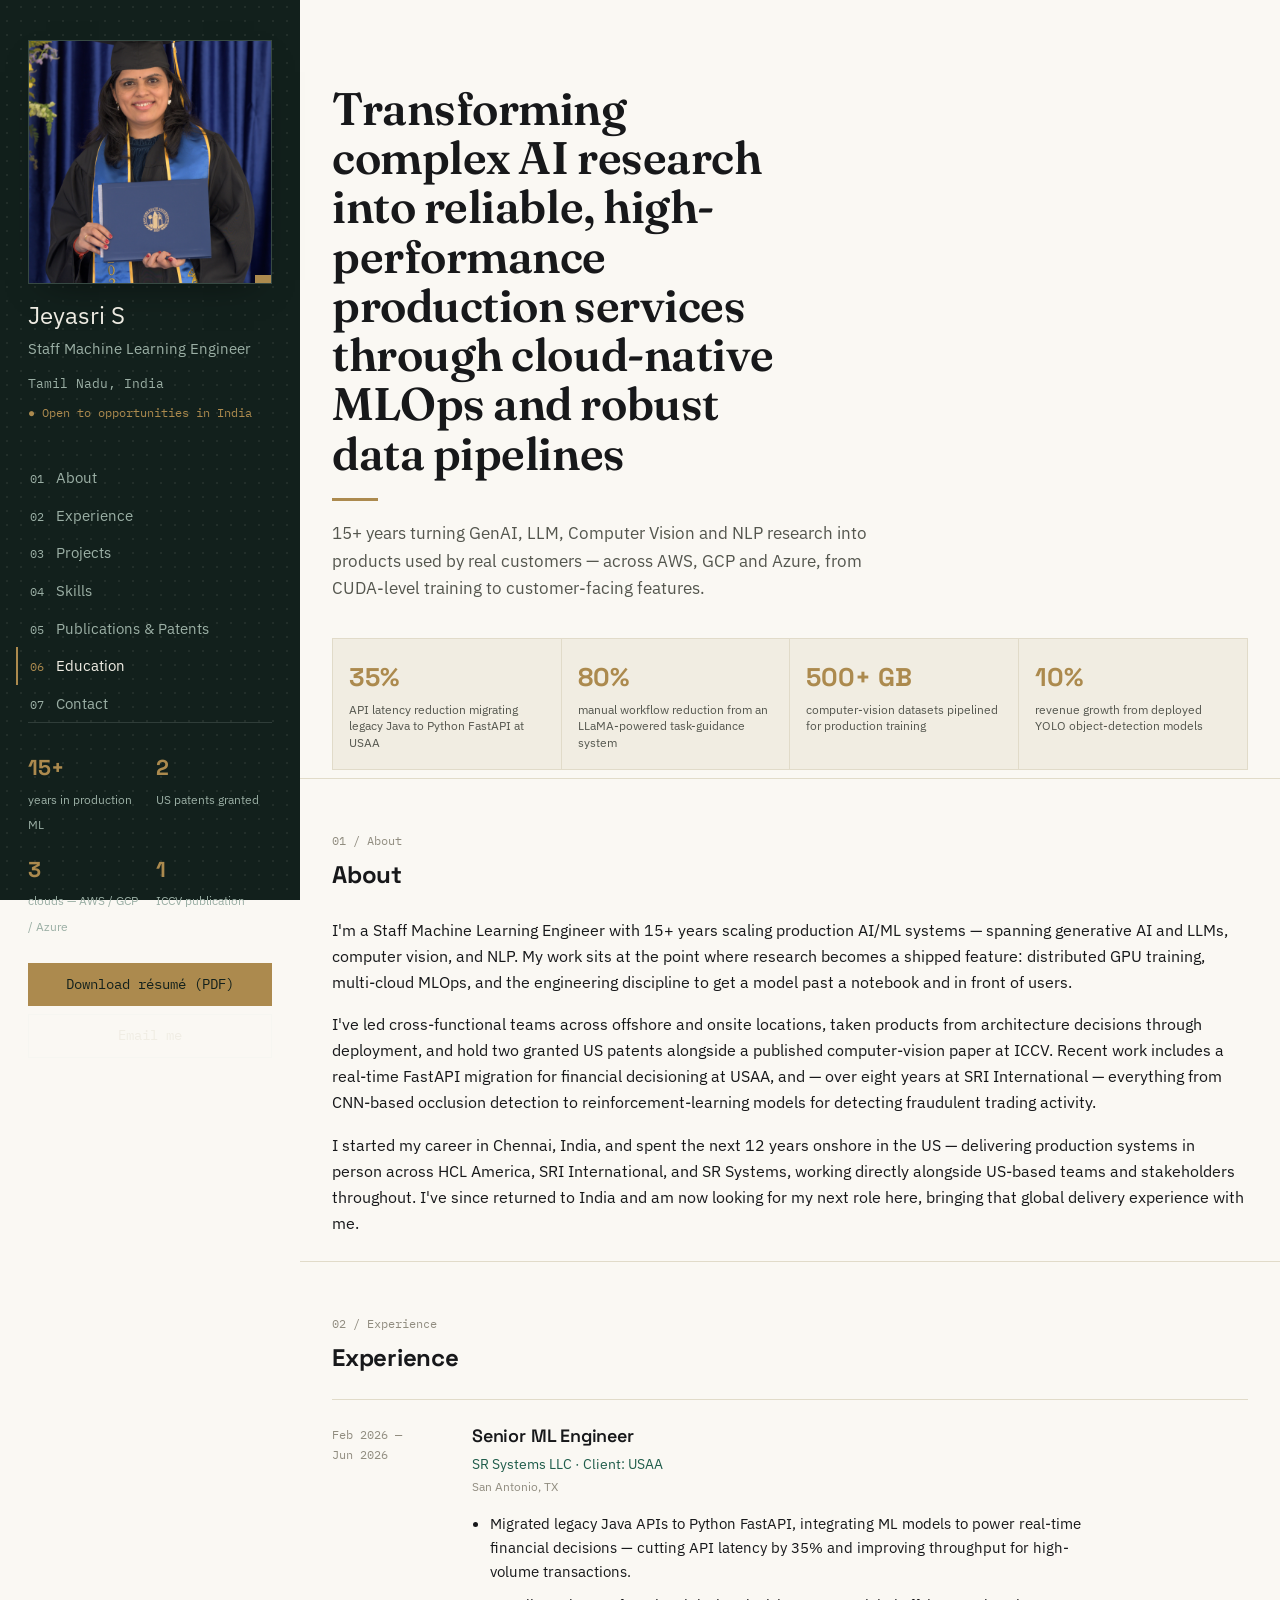
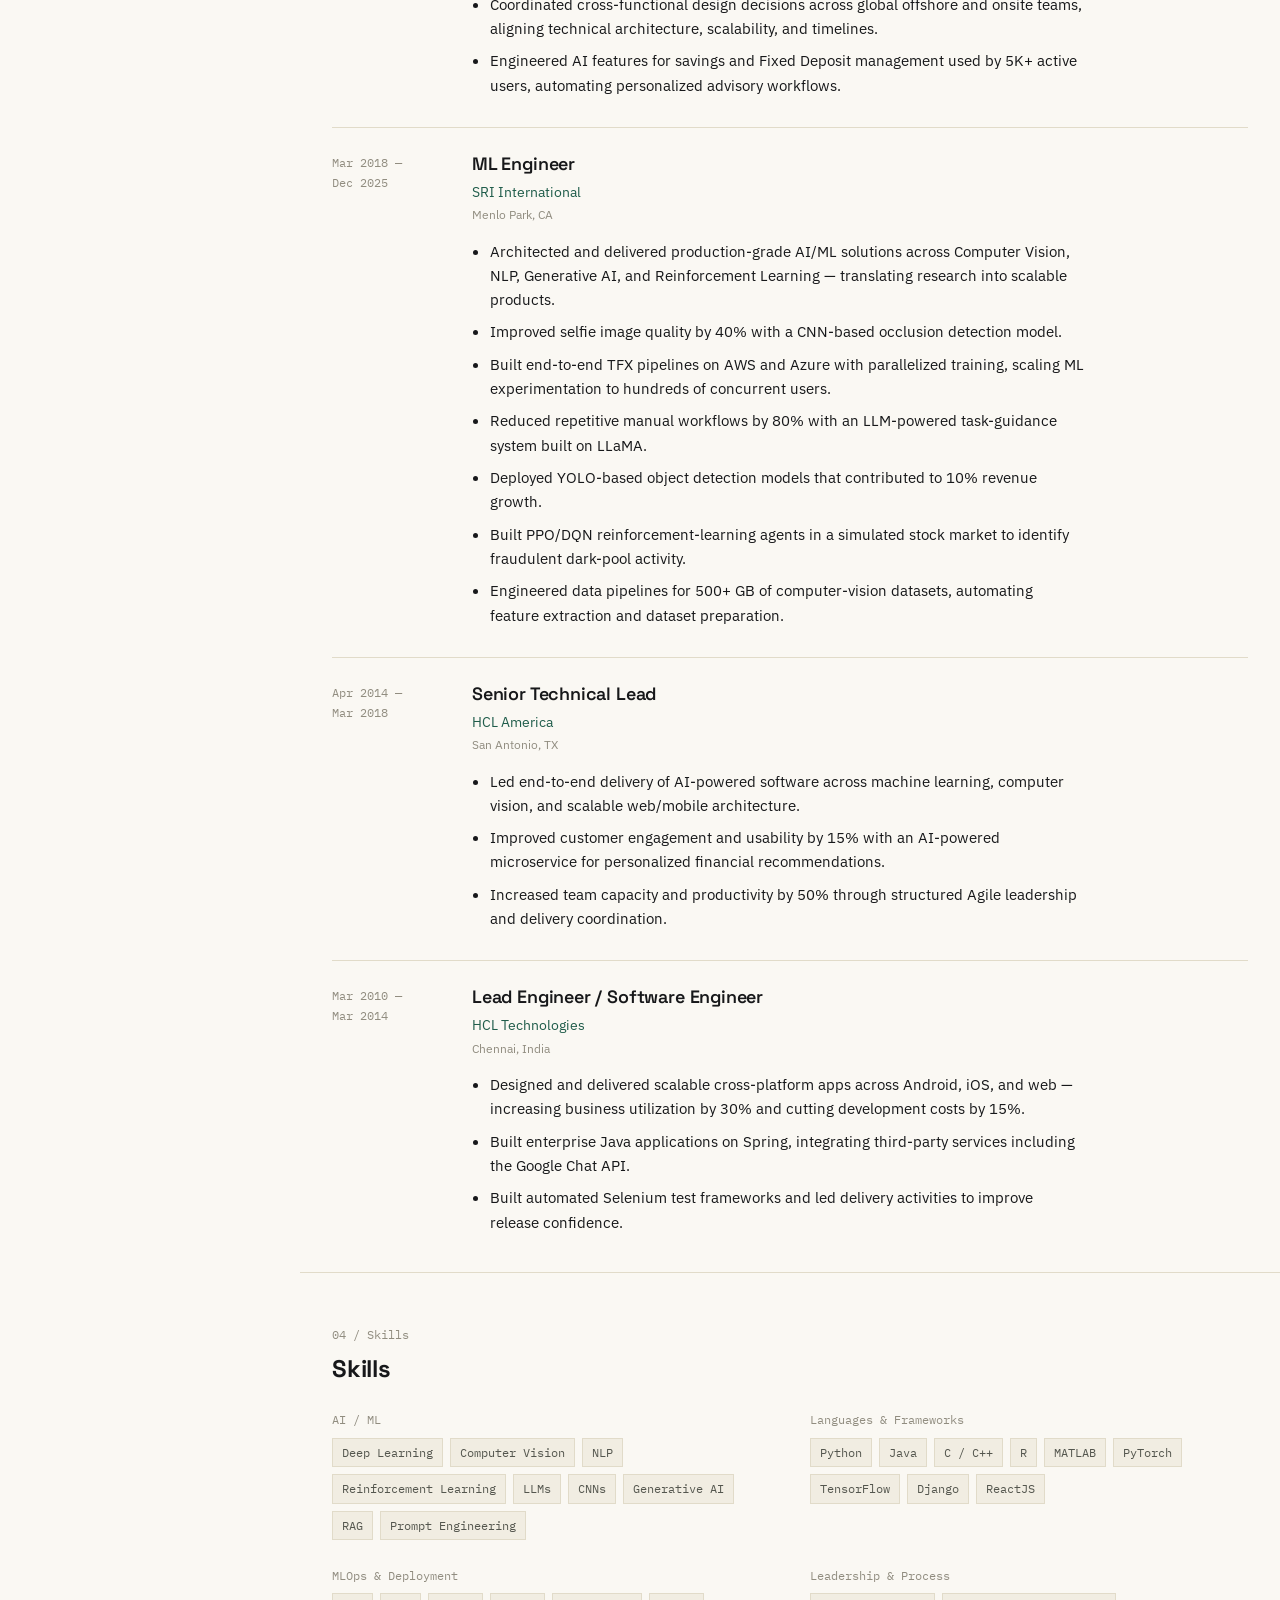
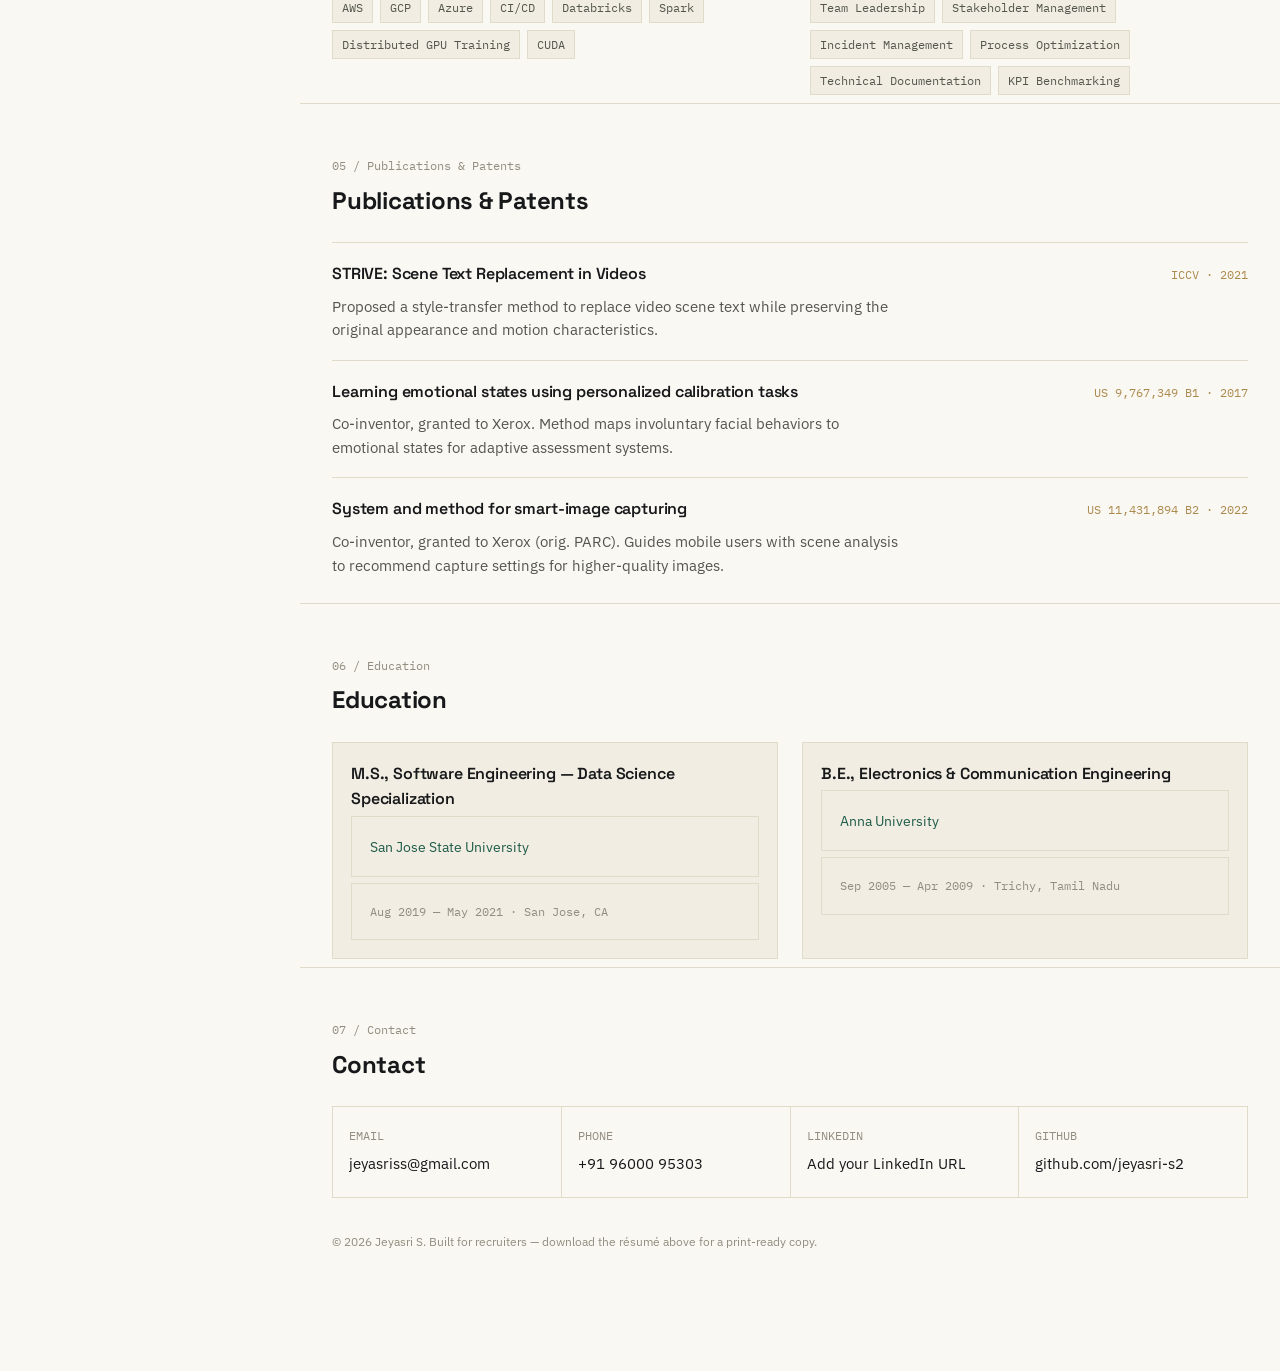
==== commit 2bb48fe8: "Update index.html" ====
--- a/index.html
+++ b/index.html
@@ -19,7 +19,7 @@
       <div class="photo-frame">
         <img src="images/your-photo.jpg" alt="Jeyasri S" onerror="this.style.display='none'; this.nextElementSibling.style.display='flex';">
         <div class="photo-fallback mono" style="display:none;">JS</div>
-        <div class="photo-tag mono">SINCE 2010</div>
+        <div class="photo-tag mono"></div>
       </div>
       <div class="name">Jeyasri S</div>
       <div class="role">Staff Machine Learning Engineer</div>
@@ -53,7 +53,7 @@
   <main>
 
     <section class="hero" id="top">
-      <h1>Building AI systems that ship, scale, and hold up in production.</h1>
+      <h1>Transforming complex AI research into reliable, high-performance production services through cloud-native MLOps and robust data pipelines</h1>
       <div class="rule"></div>
       <p class="tagline">15+ years turning GenAI, LLM, Computer Vision and NLP research into products used by real customers — across AWS, GCP and Azure, from CUDA-level training to customer-facing features.</p>
       <div class="metrics">
@@ -220,7 +220,7 @@
       <div class="contact-grid">
         <a href="mailto:jeyasriss@gmail.com"><span class="k mono">EMAIL</span><span class="v">jeyasriss@gmail.com</span></a>
         <a href="tel:+919600095303"><span class="k mono">PHONE</span><span class="v">+91 96000 95303</span></a>
-        <a href="https://www.linkedin.com/in/REPLACE-WITH-YOUR-HANDLE" target="_blank" rel="noopener"><span class="k mono">LINKEDIN</span><span class="v">Add your LinkedIn URL</span></a>
+        <a href="https://www.linkedin.com/in/jeyasri-subramanian" target="_blank" rel="noopener"><span class="k mono">LINKEDIN</span><span class="v">Add your LinkedIn URL</span></a>
         <a href="https://github.com/jeyasri-s2" target="_blank" rel="noopener"><span class="k mono">GITHUB</span><span class="v">github.com/jeyasri-s2</span></a>
       </div>
     </section>
--- a/style.css
+++ b/style.css
@@ -47,7 +47,7 @@
     display:grid;
     grid-template-columns:300px 1fr;
     gap:0;
-    max-width:var(--maxw);
+    // max-width:var(--maxw);
     margin:0 auto;
   }
   aside.rail{
@@ -211,7 +211,7 @@
     margin-bottom:22px;
   }
   .lede{
-    max-width:62ch;
+    //max-width:62ch;
     font-size:1.02rem;
   }
   .lede + .lede{ margin-top:14px; }
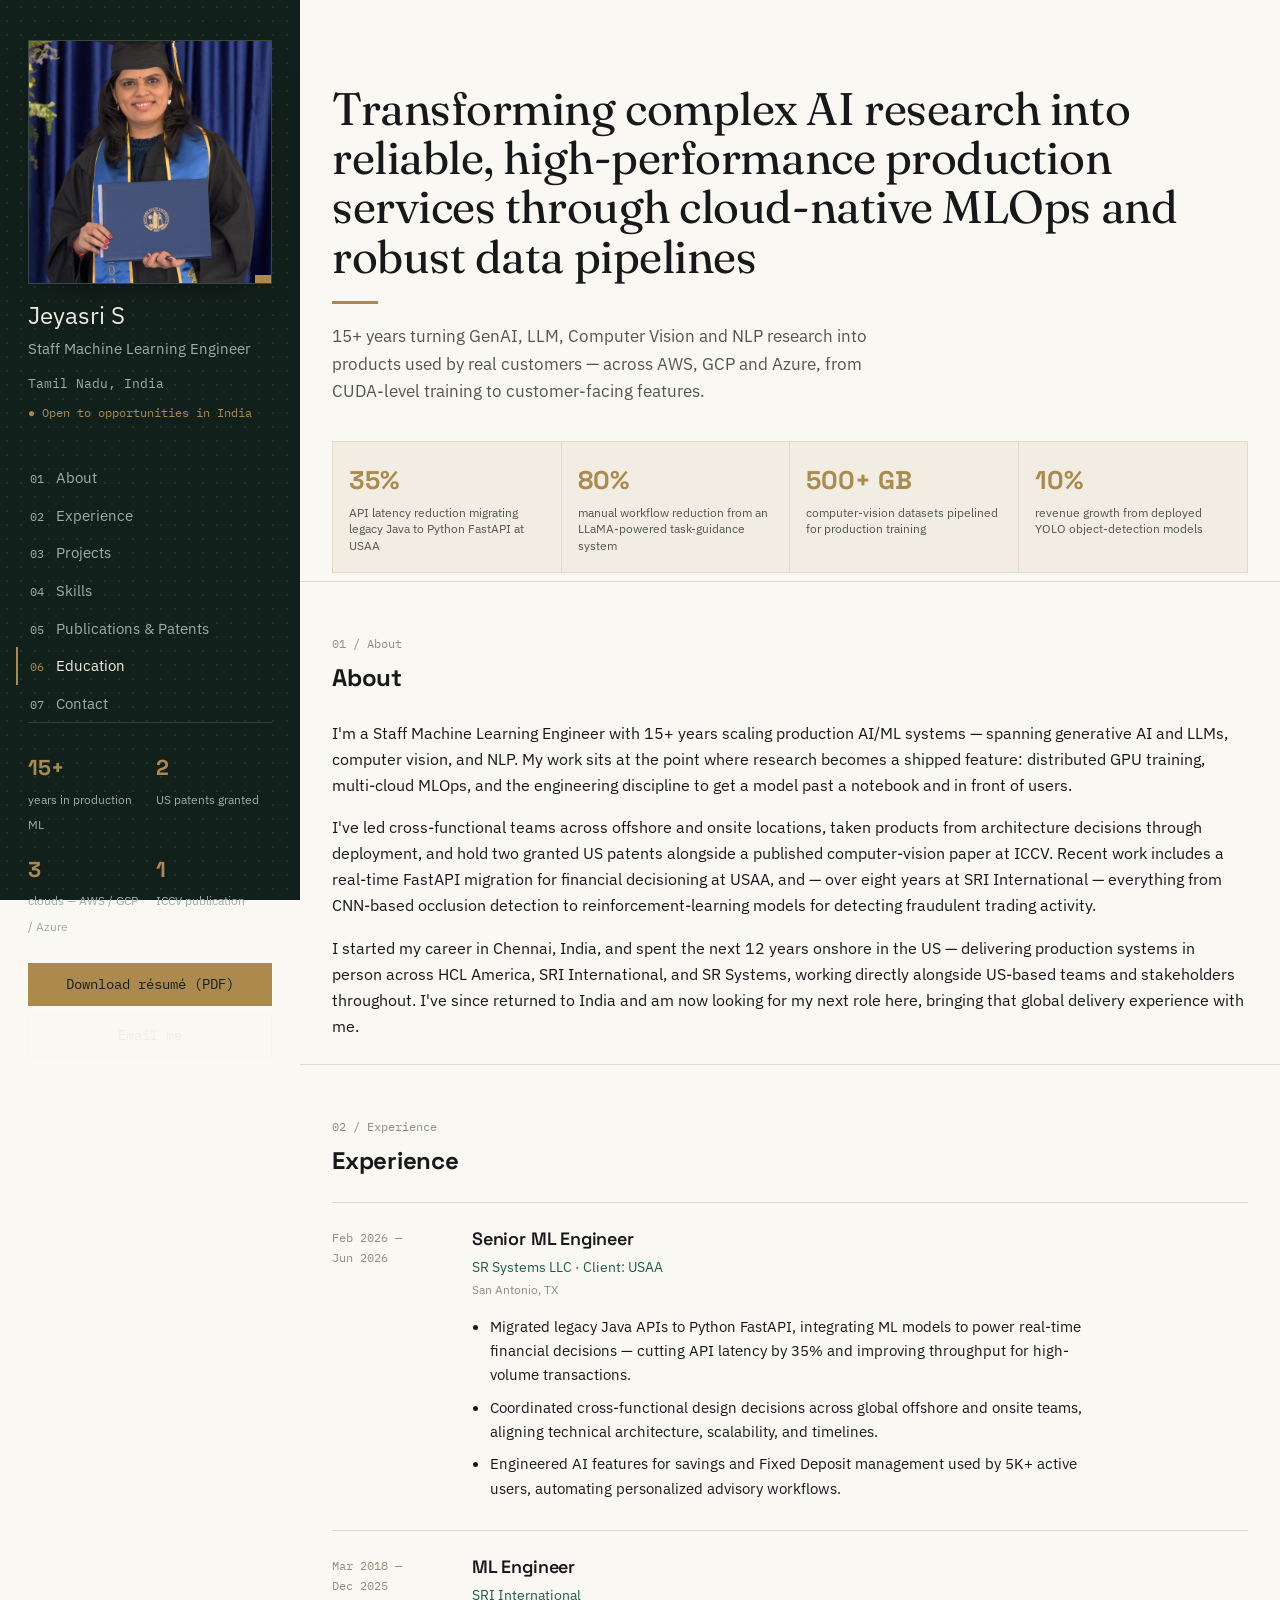
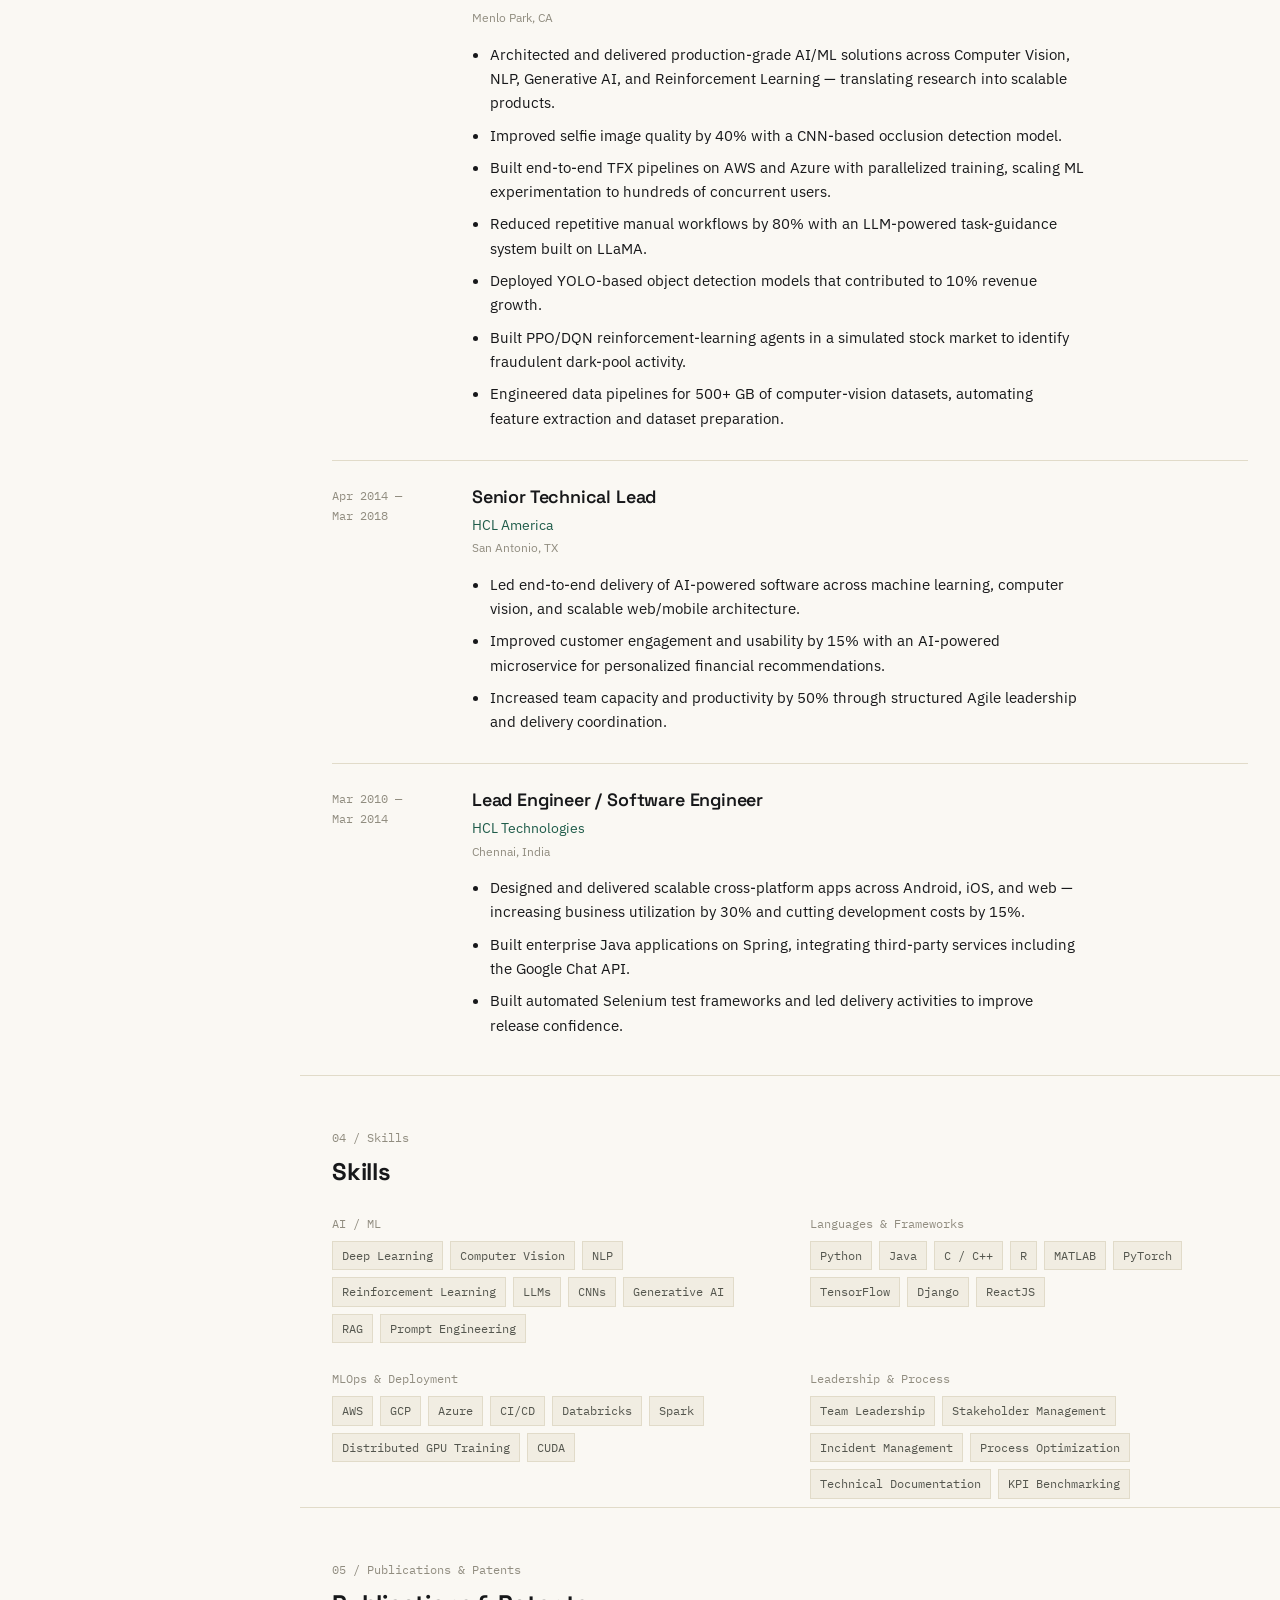
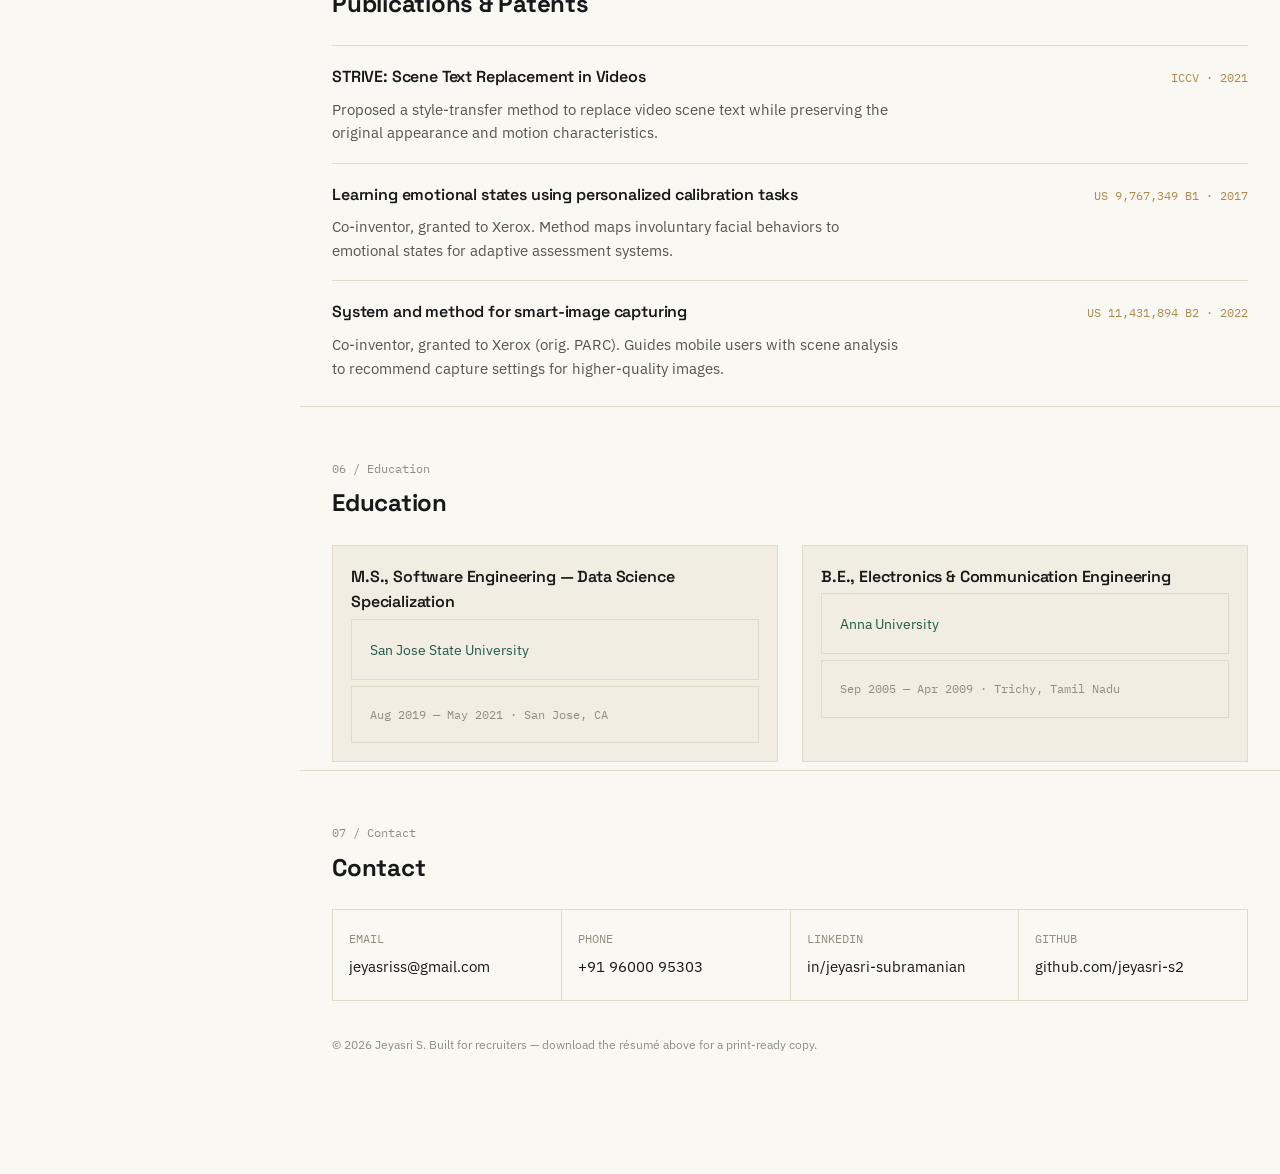
==== commit e2b95dfe: "Update index.html" ====
--- a/index.html
+++ b/index.html
@@ -220,7 +220,7 @@
       <div class="contact-grid">
         <a href="mailto:jeyasriss@gmail.com"><span class="k mono">EMAIL</span><span class="v">jeyasriss@gmail.com</span></a>
         <a href="tel:+919600095303"><span class="k mono">PHONE</span><span class="v">+91 96000 95303</span></a>
-        <a href="https://www.linkedin.com/in/jeyasri-subramanian" target="_blank" rel="noopener"><span class="k mono">LINKEDIN</span><span class="v">Add your LinkedIn URL</span></a>
+        <a href="https://www.linkedin.com/in/jeyasri-subramanian" target="_blank" rel="noopener"><span class="k mono">LINKEDIN</span><span class="v">in/jeyasri-subramanian</span></a>
         <a href="https://github.com/jeyasri-s2" target="_blank" rel="noopener"><span class="k mono">GITHUB</span><span class="v">github.com/jeyasri-s2</span></a>
       </div>
     </section>
--- a/style.css
+++ b/style.css
@@ -222,12 +222,12 @@
   }
   .hero h1{
     font-family:"Fraunces", serif;
-    font-weight:600;
+    font-weight:400;
     font-optical-sizing:auto;
     font-size:2.85rem;
     line-height:1.08;
     letter-spacing:-0.01em;
-    max-width:15ch;
+    // max-width:15ch;
   }
   .hero .rule{
     width:46px;
